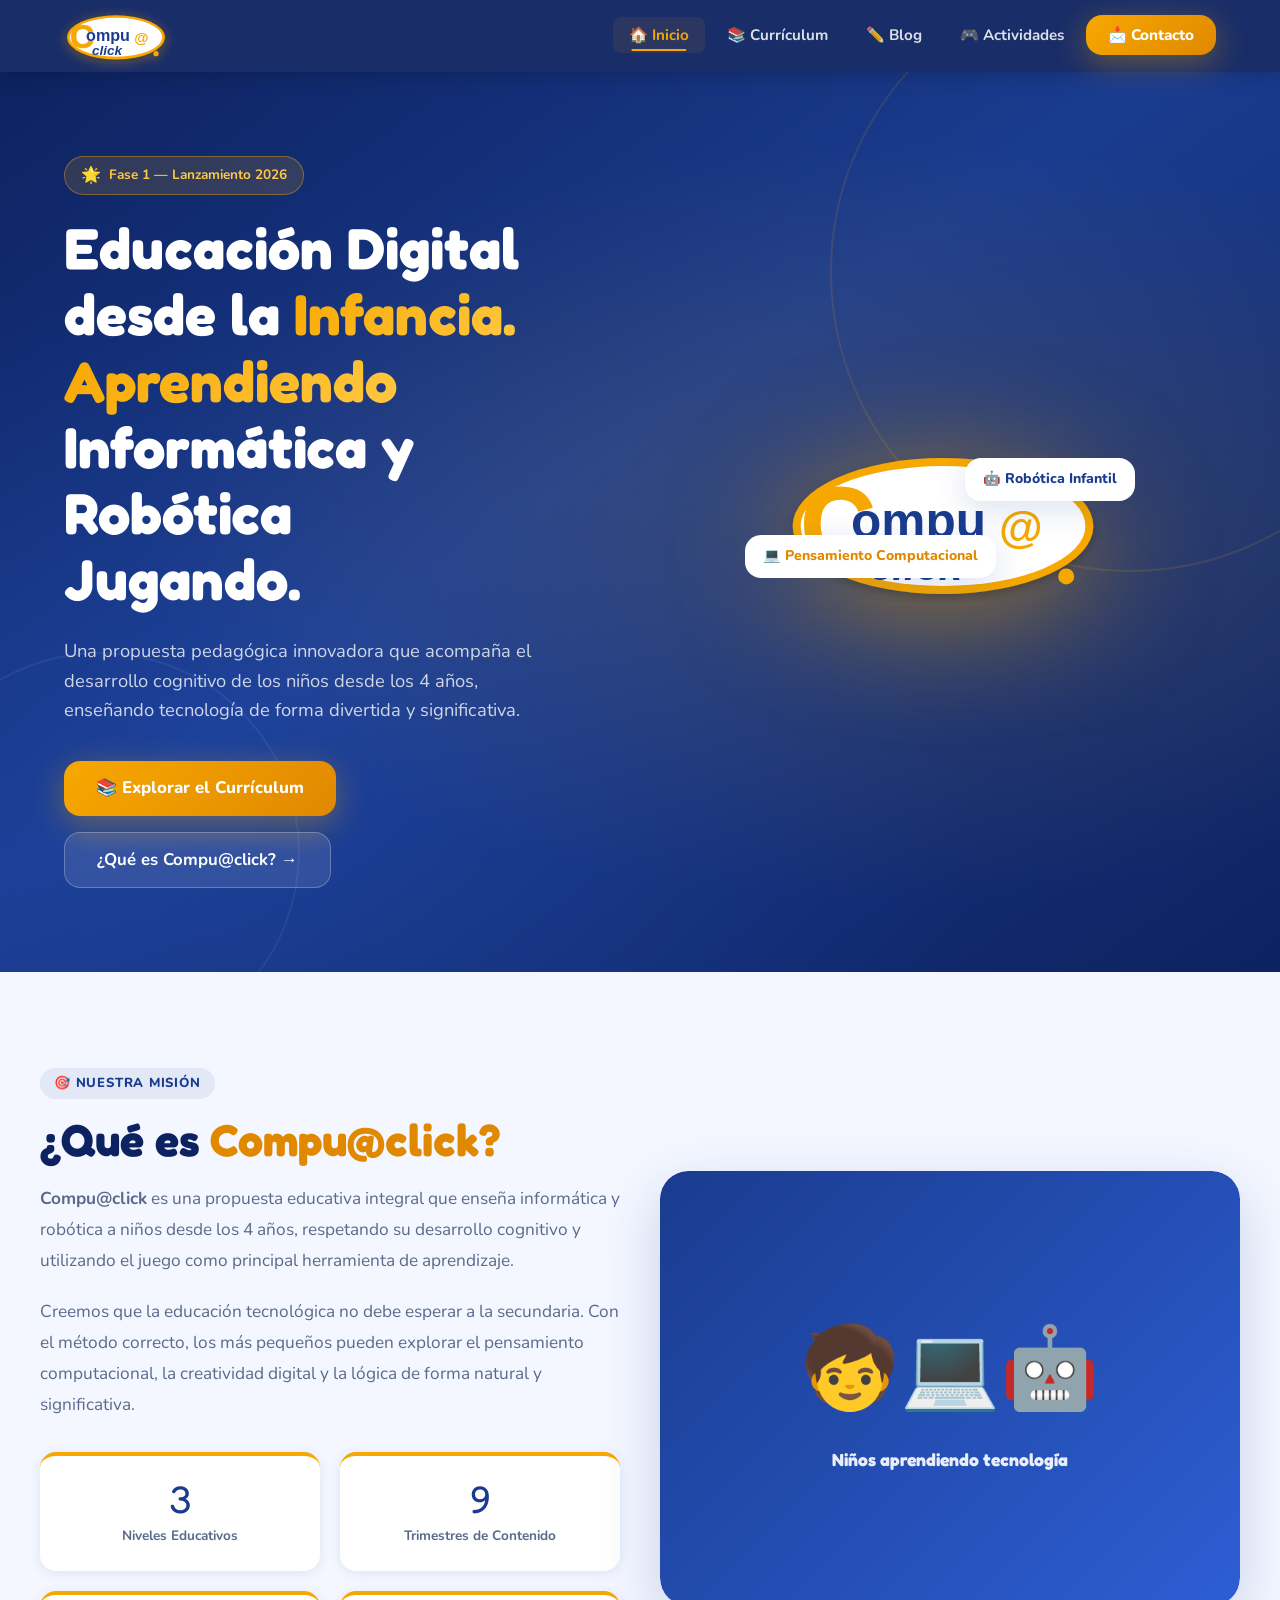
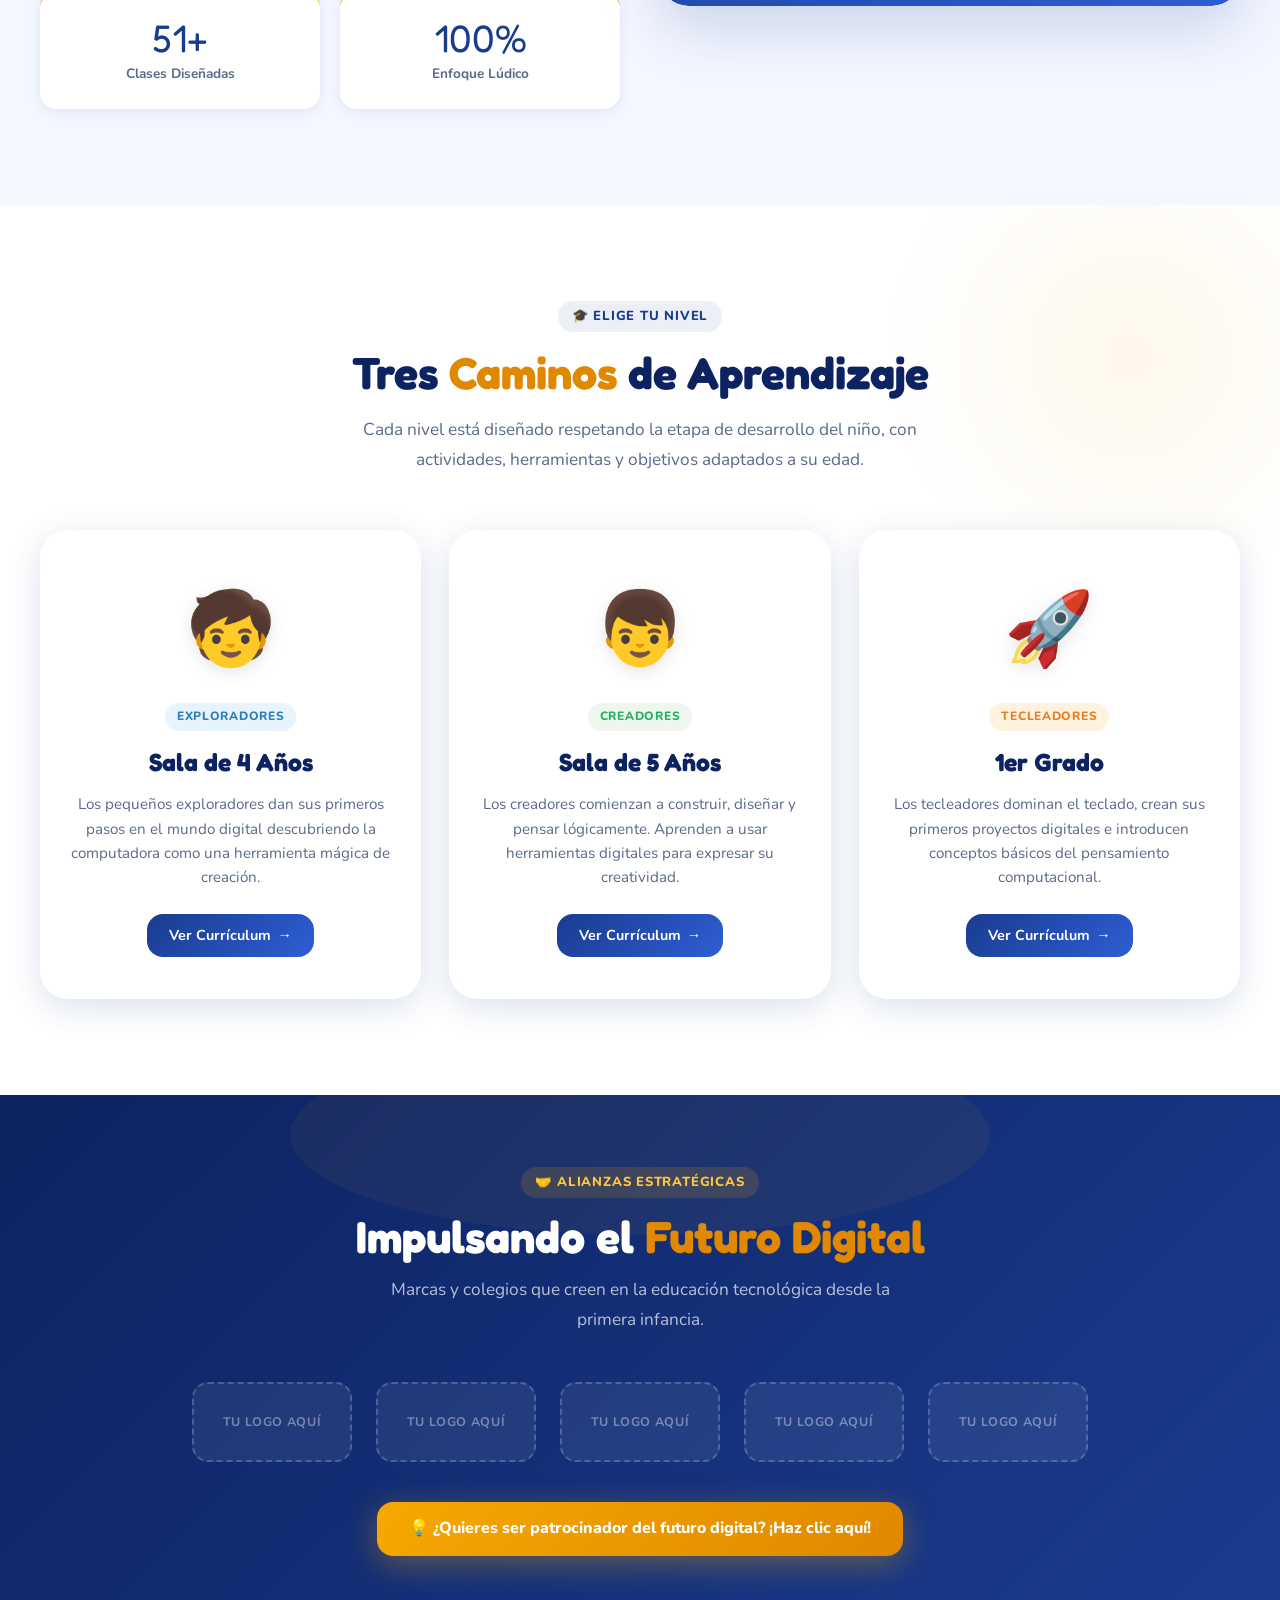
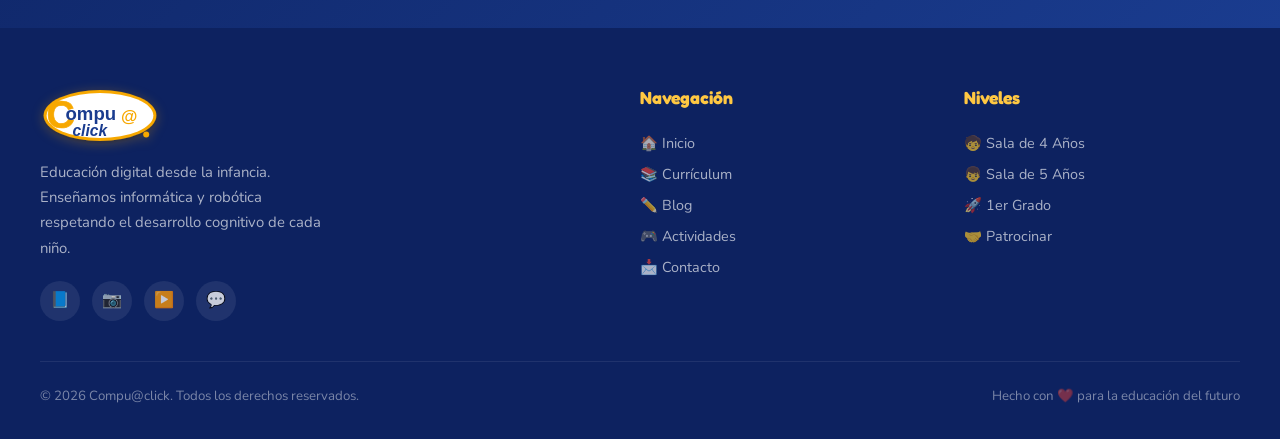
==== index.html @ 44ae7ba8 "Initial commit - Compu@click Fase 1" ====
<!DOCTYPE html>
<html lang="es">
<head>
  <meta charset="UTF-8" />
  <meta name="viewport" content="width=device-width, initial-scale=1.0" />
  <title>Compu@click — Educación Digital desde la Infancia</title>
  <meta name="description" content="Compu@click: Aprende informática y robótica jugando. Propuesta educativa para niños de 4 años, 5 años y 1° grado. Currículum pedagógico innovador." />
  <meta name="keywords" content="educación digital, informática infantil, robótica para niños, currículum tecnología, compuclick" />
  <link rel="canonical" href="https://compuclick.edu/" />
  <link rel="icon" href="assets/favicon.ico" type="image/x-icon" />

  <!-- Open Graph -->
  <meta property="og:title" content="Compu@click — Educación Digital desde la Infancia" />
  <meta property="og:description" content="Aprende informática y robótica jugando. Propuesta educativa para niños." />
  <meta property="og:image" content="assets/logo.svg" />
  <meta property="og:type" content="website" />

  <link rel="stylesheet" href="css/styles.css" />
</head>
<body>

  <!-- ===================== NAVBAR ===================== -->
  <nav class="navbar" role="navigation" aria-label="Navegación principal">
    <div class="navbar-inner">
      <a href="index.html" class="navbar-logo" aria-label="Inicio Compu@click">
        <img src="assets/logo.svg" alt="Logo Compu@click" />
      </a>

      <ul class="nav-links" id="navLinks" role="menubar">
        <li role="none"><a href="index.html" role="menuitem">🏠 Inicio</a></li>
        <li role="none"><a href="curriculum.html" role="menuitem">📚 Currículum</a></li>
        <li role="none"><a href="blog.html" role="menuitem">✏️ Blog</a></li>
        <li role="none"><a href="actividades.html" role="menuitem">🎮 Actividades</a></li>
        <li role="none"><a href="contacto.html" class="nav-cta" role="menuitem">📩 Contacto</a></li>
      </ul>

      <button class="hamburger" id="hamburger" aria-label="Abrir menú" aria-expanded="false">
        <span></span><span></span><span></span>
      </button>
    </div>
  </nav>

  <main class="page-content">

    <!-- ===================== HERO ===================== -->
    <section class="hero" id="inicio" aria-label="Sección principal">
      <div class="hero-inner">
        <div class="hero-text">
          <div class="hero-badge">
            <span>🌟</span> Fase 1 — Lanzamiento 2026
          </div>
          <h1 class="hero-title">
            Educación Digital<br/>
            desde la <span class="highlight">Infancia.</span><br/>
            <span class="highlight">Aprendiendo</span><br/>
            Informática y Robótica<br/>
            Jugando.
          </h1>
          <p class="hero-subtitle">
            Una propuesta pedagógica innovadora que acompaña el desarrollo cognitivo de los niños desde los 4 años, enseñando tecnología de forma divertida y significativa.
          </p>
          <div class="hero-buttons">
            <a href="curriculum.html" class="btn-primary" id="hero-cta-curriculum">
              📚 Explorar el Currículum
            </a>
            <a href="#que-es" class="btn-secondary" id="hero-cta-conocer">
              ¿Qué es Compu@click? →
            </a>
          </div>
        </div>

        <div class="hero-visual">
          <div class="hero-logo-wrap">
            <img src="assets/logo.svg" alt="Compu@click — Logo animado" />
            <div class="hero-float-badge" aria-hidden="true">
              🤖 Robótica Infantil
            </div>
            <div class="hero-float-badge" aria-hidden="true">
              💻 Pensamiento Computacional
            </div>
          </div>
        </div>
      </div>
    </section>

    <!-- ===================== QUE ES ===================== -->
    <section class="about-section" id="que-es" aria-label="¿Qué es Compu@click?">
      <div class="section-inner">
        <div class="about-grid">
          <div class="about-text reveal">
            <div class="section-tag">🎯 Nuestra Misión</div>
            <h2 class="section-title">
              ¿Qué es <span class="orange">Compu@click?</span>
            </h2>
            <p>
              <strong>Compu@click</strong> es una propuesta educativa integral que enseña informática y robótica a niños desde los 4 años, respetando su desarrollo cognitivo y utilizando el juego como principal herramienta de aprendizaje.
            </p>
            <p>
              Creemos que la educación tecnológica no debe esperar a la secundaria. Con el método correcto, los más pequeños pueden explorar el pensamiento computacional, la creatividad digital y la lógica de forma natural y significativa.
            </p>
            <div class="about-stats reveal reveal-delay-1">
              <div class="stat-card">
                <div class="num counter" data-count="3" data-suffix="">3</div>
                <div class="lbl">Niveles Educativos</div>
              </div>
              <div class="stat-card">
                <div class="num counter" data-count="9" data-suffix="">9</div>
                <div class="lbl">Trimestres de Contenido</div>
              </div>
              <div class="stat-card">
                <div class="num counter" data-count="60" data-suffix="+">60+</div>
                <div class="lbl">Clases Diseñadas</div>
              </div>
              <div class="stat-card">
                <div class="num counter" data-count="100" data-suffix="%">100%</div>
                <div class="lbl">Enfoque Lúdico</div>
              </div>
            </div>
          </div>

          <div class="about-image-wrap reveal reveal-delay-2">
            <div class="about-image-placeholder">
              <span>🧒💻🤖</span>
              <p>Niños aprendiendo tecnología</p>
            </div>
          </div>
        </div>
      </div>
    </section>

    <!-- ===================== NIVELES ===================== -->
    <section class="levels-section" id="niveles" aria-label="Niveles educativos">
      <div class="section-inner">
        <div class="section-header reveal">
          <div class="section-tag">🎓 Elige tu Nivel</div>
          <h2 class="section-title">
            Tres <span class="orange">Caminos</span> de Aprendizaje
          </h2>
          <p class="section-subtitle">
            Cada nivel está diseñado respetando la etapa de desarrollo del niño, con actividades, herramientas y objetivos adaptados a su edad.
          </p>
        </div>

        <div class="levels-grid">
          <a href="curriculum.html?nivel=4anos" class="level-card reveal reveal-delay-1" id="card-nivel-4anos" aria-label="Ver currículum Sala de 4 Años">
            <span class="level-emoji">🧒</span>
            <span class="level-tag exploradores">Exploradores</span>
            <h3>Sala de 4 Años</h3>
            <p>Los pequeños exploradores dan sus primeros pasos en el mundo digital descubriendo la computadora como una herramienta mágica de creación.</p>
            <span class="level-link">Ver Currículum <span>→</span></span>
          </a>

          <a href="curriculum.html?nivel=5anos" class="level-card reveal reveal-delay-2" id="card-nivel-5anos" aria-label="Ver currículum Sala de 5 Años">
            <span class="level-emoji">👦</span>
            <span class="level-tag creadores">Creadores</span>
            <h3>Sala de 5 Años</h3>
            <p>Los creadores comienzan a construir, diseñar y pensar lógicamente. Aprenden a usar herramientas digitales para expresar su creatividad.</p>
            <span class="level-link">Ver Currículum <span>→</span></span>
          </a>

          <a href="curriculum.html?nivel=1grado" class="level-card reveal reveal-delay-3" id="card-nivel-1grado" aria-label="Ver currículum 1er Grado">
            <span class="level-emoji">🚀</span>
            <span class="level-tag tecleadores">Tecleadores</span>
            <h3>1er Grado</h3>
            <p>Los tecleadores dominan el teclado, crean sus primeros proyectos digitales e introducen conceptos básicos del pensamiento computacional.</p>
            <span class="level-link">Ver Currículum <span>→</span></span>
          </a>
        </div>
      </div>
    </section>

    <!-- ===================== SPONSORS ===================== -->
    <section class="sponsors-section" id="patrocinadores" aria-label="Patrocinadores">
      <div class="section-inner">
        <div class="section-tag">🤝 Alianzas Estratégicas</div>
        <h2 class="section-title">Impulsando el <span class="orange">Futuro Digital</span></h2>
        <p class="section-subtitle">
          Marcas y colegios que creen en la educación tecnológica desde la primera infancia.
        </p>

        <div class="sponsors-grid" aria-label="Espacios para patrocinadores">
          <div class="sponsor-slot" aria-label="Espacio para patrocinador">Tu Logo Aquí</div>
          <div class="sponsor-slot" aria-label="Espacio para patrocinador">Tu Logo Aquí</div>
          <div class="sponsor-slot" aria-label="Espacio para patrocinador">Tu Logo Aquí</div>
          <div class="sponsor-slot" aria-label="Espacio para patrocinador">Tu Logo Aquí</div>
          <div class="sponsor-slot" aria-label="Espacio para patrocinador">Tu Logo Aquí</div>
        </div>

        <a href="contacto.html#patrocinio" class="sponsor-cta" id="cta-patrocinio">
          💡 ¿Quieres ser patrocinador del futuro digital? ¡Haz clic aquí!
        </a>
      </div>
    </section>

  </main>

  <!-- ===================== FOOTER ===================== -->
  <footer class="footer" role="contentinfo">
    <div class="footer-inner">
      <div class="footer-brand">
        <img src="assets/logo.svg" alt="Logo Compu@click" />
        <p>Educación digital desde la infancia. Enseñamos informática y robótica respetando el desarrollo cognitivo de cada niño.</p>
        <div class="footer-socials">
          <a href="#" class="social-btn" aria-label="Facebook">📘</a>
          <a href="#" class="social-btn" aria-label="Instagram">📷</a>
          <a href="#" class="social-btn" aria-label="YouTube">▶️</a>
          <a href="#" class="social-btn" aria-label="WhatsApp">💬</a>
        </div>
      </div>

      <div class="footer-col">
        <h4>Navegación</h4>
        <a href="index.html">🏠 Inicio</a>
        <a href="curriculum.html">📚 Currículum</a>
        <a href="blog.html">✏️ Blog</a>
        <a href="actividades.html">🎮 Actividades</a>
        <a href="contacto.html">📩 Contacto</a>
      </div>

      <div class="footer-col">
        <h4>Niveles</h4>
        <a href="curriculum.html?nivel=4anos">🧒 Sala de 4 Años</a>
        <a href="curriculum.html?nivel=5anos">👦 Sala de 5 Años</a>
        <a href="curriculum.html?nivel=1grado">🚀 1er Grado</a>
        <a href="contacto.html#patrocinio">🤝 Patrocinar</a>
      </div>
    </div>

    <div class="footer-bottom">
      <span>© 2026 Compu@click. Todos los derechos reservados.</span>
      <span>Hecho con ❤️ para la educación del futuro</span>
    </div>
  </footer>

  <script src="js/main.js"></script>
</body>
</html>
---- css/styles.css ----
/* =============================================
   COMPU@CLICK — DESIGN SYSTEM & GLOBAL STYLES
   ============================================= */

@import url('https://fonts.googleapis.com/css2?family=Nunito:wght@400;600;700;800;900&family=Fredoka+One&display=swap');

/* ---- CSS VARIABLES ---- */
:root {
  --blue:        #1A3C8F;
  --blue-dark:   #0D2260;
  --blue-light:  #2D5ED4;
  --orange:      #F7A800;
  --orange-dark: #E08800;
  --orange-light:#FFC842;
  --white:       #FFFFFF;
  --gray-light:  #F4F7FF;
  --gray-mid:    #E8ECFA;
  --gray-text:   #5A6A8A;
  --text-dark:   #0D2260;

  --font-body:   'Nunito', sans-serif;
  --font-display:'Fredoka One', cursive;

  --radius-sm:   8px;
  --radius-md:   16px;
  --radius-lg:   28px;
  --radius-xl:   48px;

  --shadow-sm:   0 2px 12px rgba(26,60,143,0.10);
  --shadow-md:   0 8px 32px rgba(26,60,143,0.16);
  --shadow-lg:   0 20px 60px rgba(26,60,143,0.20);
  --shadow-orange: 0 8px 32px rgba(247,168,0,0.35);
}

/* ---- RESET & BASE ---- */
*, *::before, *::after { box-sizing: border-box; margin: 0; padding: 0; }

html { scroll-behavior: smooth; font-size: 16px; }

body {
  font-family: var(--font-body);
  color: var(--text-dark);
  background: var(--white);
  overflow-x: hidden;
  line-height: 1.6;
}

a { text-decoration: none; color: inherit; }
ul { list-style: none; }
img { max-width: 100%; display: block; }
button { cursor: pointer; border: none; font-family: var(--font-body); }

/* =============================================
   NAVBAR
   ============================================= */
.navbar {
  position: fixed;
  top: 0; left: 0; right: 0;
  z-index: 1000;
  background: rgba(13, 34, 96, 0.95);
  backdrop-filter: blur(12px);
  -webkit-backdrop-filter: blur(12px);
  box-shadow: 0 2px 20px rgba(0,0,0,0.2);
  transition: all 0.3s ease;
}

.navbar-inner {
  max-width: 1200px;
  margin: 0 auto;
  padding: 0 24px;
  height: 72px;
  display: flex;
  align-items: center;
  justify-content: space-between;
  gap: 24px;
}

.navbar-logo {
  display: flex;
  align-items: center;
  gap: 12px;
}

.navbar-logo img {
  height: 52px;
  width: auto;
  filter: drop-shadow(0 2px 6px rgba(247,168,0,0.4));
  transition: transform 0.3s ease;
}
.navbar-logo img:hover { transform: scale(1.05) rotate(-2deg); }

.nav-links {
  display: flex;
  align-items: center;
  gap: 6px;
}

.nav-links a {
  color: rgba(255,255,255,0.85);
  font-weight: 700;
  font-size: 0.95rem;
  padding: 8px 16px;
  border-radius: var(--radius-sm);
  transition: all 0.25s ease;
  position: relative;
}

.nav-links a::after {
  content: '';
  position: absolute;
  bottom: 2px; left: 50%;
  transform: translateX(-50%) scaleX(0);
  width: 60%; height: 2px;
  background: var(--orange);
  border-radius: 2px;
  transition: transform 0.25s ease;
}

.nav-links a:hover,
.nav-links a.active {
  color: var(--orange);
  background: rgba(247,168,0,0.08);
}

.nav-links a:hover::after,
.nav-links a.active::after {
  transform: translateX(-50%) scaleX(1);
}

.nav-cta {
  background: linear-gradient(135deg, var(--orange), var(--orange-dark)) !important;
  color: var(--white) !important;
  border-radius: var(--radius-md) !important;
  box-shadow: var(--shadow-orange);
  padding: 10px 22px !important;
  font-weight: 800 !important;
  transition: all 0.25s ease !important;
}
.nav-cta:hover {
  transform: translateY(-2px) scale(1.04);
  box-shadow: 0 12px 36px rgba(247,168,0,0.5) !important;
}
.nav-cta::after { display: none !important; }

/* Hamburger */
.hamburger {
  display: none;
  flex-direction: column;
  gap: 5px;
  padding: 6px;
  cursor: pointer;
  background: none;
  border: none;
}
.hamburger span {
  display: block;
  width: 26px; height: 3px;
  background: var(--orange);
  border-radius: 2px;
  transition: all 0.3s ease;
}
.hamburger.open span:nth-child(1) { transform: translateY(8px) rotate(45deg); }
.hamburger.open span:nth-child(2) { opacity: 0; }
.hamburger.open span:nth-child(3) { transform: translateY(-8px) rotate(-45deg); }

/* =============================================
   PAGE WRAPPER
   ============================================= */
.page-content { padding-top: 72px; }

/* =============================================
   HERO — HOME
   ============================================= */
.hero {
  min-height: 100vh;
  background:
    radial-gradient(ellipse at 70% 50%, rgba(247,168,0,0.15) 0%, transparent 60%),
    radial-gradient(ellipse at 20% 80%, rgba(45,94,212,0.20) 0%, transparent 50%),
    linear-gradient(145deg, #0D2260 0%, #1A3C8F 45%, #0D2260 100%);
  display: flex;
  align-items: center;
  justify-content: center;
  position: relative;
  overflow: hidden;
}

/* Decorative circles */
.hero::before {
  content: '';
  position: absolute;
  width: 600px; height: 600px;
  border: 2px solid rgba(247,168,0,0.12);
  border-radius: 50%;
  top: -100px; right: -150px;
  animation: rotateSlow 30s linear infinite;
}
.hero::after {
  content: '';
  position: absolute;
  width: 400px; height: 400px;
  border: 2px solid rgba(255,255,255,0.06);
  border-radius: 50%;
  bottom: -80px; left: -100px;
  animation: rotateSlow 20s linear infinite reverse;
}

@keyframes rotateSlow { to { transform: rotate(360deg); } }

.hero-inner {
  max-width: 1200px;
  margin: 0 auto;
  padding: 60px 24px;
  display: grid;
  grid-template-columns: 1fr 1fr;
  gap: 60px;
  align-items: center;
  position: relative;
  z-index: 1;
}

.hero-badge {
  display: inline-flex;
  align-items: center;
  gap: 8px;
  background: rgba(247,168,0,0.15);
  border: 1px solid rgba(247,168,0,0.4);
  color: var(--orange-light);
  font-size: 0.85rem;
  font-weight: 700;
  padding: 6px 16px;
  border-radius: 100px;
  margin-bottom: 20px;
  animation: fadeInUp 0.6s ease both;
}
.hero-badge span { font-size: 1rem; }

.hero-title {
  font-family: var(--font-display);
  font-size: clamp(2.2rem, 4.5vw, 3.6rem);
  color: var(--white);
  line-height: 1.15;
  margin-bottom: 24px;
  animation: fadeInUp 0.7s 0.1s ease both;
}

.hero-title .highlight {
  background: linear-gradient(135deg, var(--orange), var(--orange-light));
  -webkit-background-clip: text;
  -webkit-text-fill-color: transparent;
  background-clip: text;
}

.hero-subtitle {
  font-size: 1.15rem;
  color: rgba(255,255,255,0.78);
  margin-bottom: 36px;
  max-width: 500px;
  animation: fadeInUp 0.7s 0.2s ease both;
}

.hero-buttons {
  display: flex;
  gap: 16px;
  flex-wrap: wrap;
  animation: fadeInUp 0.7s 0.3s ease both;
}

.btn-primary {
  background: linear-gradient(135deg, var(--orange), var(--orange-dark));
  color: var(--white);
  font-size: 1.05rem;
  font-weight: 800;
  padding: 14px 32px;
  border-radius: var(--radius-md);
  box-shadow: var(--shadow-orange);
  transition: all 0.3s ease;
  display: inline-flex;
  align-items: center;
  gap: 8px;
}
.btn-primary:hover {
  transform: translateY(-3px) scale(1.04);
  box-shadow: 0 16px 48px rgba(247,168,0,0.5);
}

.btn-secondary {
  background: rgba(255,255,255,0.1);
  color: var(--white);
  font-size: 1.05rem;
  font-weight: 700;
  padding: 14px 32px;
  border-radius: var(--radius-md);
  border: 1.5px solid rgba(255,255,255,0.25);
  backdrop-filter: blur(4px);
  transition: all 0.3s ease;
  display: inline-flex;
  align-items: center;
  gap: 8px;
}
.btn-secondary:hover {
  background: rgba(255,255,255,0.18);
  transform: translateY(-2px);
}

/* Hero Visual */
.hero-visual {
  display: flex;
  justify-content: center;
  align-items: center;
  animation: fadeInUp 0.8s 0.2s ease both;
  position: relative;
}

.hero-logo-wrap {
  position: relative;
  display: flex;
  justify-content: center;
  align-items: center;
}

.hero-logo-wrap img {
  width: 320px;
  filter: drop-shadow(0 20px 60px rgba(247,168,0,0.5));
  animation: floatAnim 4s ease-in-out infinite;
  border-radius: var(--radius-lg);
}

@keyframes floatAnim {
  0%, 100% { transform: translateY(0px) rotate(-1deg); }
  50%       { transform: translateY(-16px) rotate(1deg); }
}

.hero-float-badge {
  position: absolute;
  background: var(--white);
  border-radius: var(--radius-md);
  padding: 10px 18px;
  box-shadow: var(--shadow-md);
  font-weight: 800;
  font-size: 0.88rem;
  display: flex;
  align-items: center;
  gap: 8px;
  animation: floatAnim 3s ease-in-out infinite;
}
.hero-float-badge:nth-child(2) { top: 10%; right: -10%; color: var(--blue); }
.hero-float-badge:nth-child(3) { bottom: 15%; left: -12%; color: var(--orange-dark); animation-delay: 1.5s; }

/* =============================================
   ABOUT SECTION
   ============================================= */
.about-section {
  padding: 96px 24px;
  background: var(--gray-light);
}

.section-inner {
  max-width: 1200px;
  margin: 0 auto;
}

.section-tag {
  display: inline-flex;
  align-items: center;
  gap: 8px;
  background: rgba(26,60,143,0.08);
  color: var(--blue);
  font-size: 0.82rem;
  font-weight: 800;
  padding: 5px 14px;
  border-radius: 100px;
  letter-spacing: 0.06em;
  text-transform: uppercase;
  margin-bottom: 14px;
}

.section-title {
  font-family: var(--font-display);
  font-size: clamp(1.8rem, 3.5vw, 2.8rem);
  color: var(--blue-dark);
  line-height: 1.2;
  margin-bottom: 16px;
}

.section-title .orange { color: var(--orange-dark); }

.section-subtitle {
  font-size: 1.08rem;
  color: var(--gray-text);
  max-width: 560px;
  margin-bottom: 48px;
  line-height: 1.7;
}

.about-grid {
  display: grid;
  grid-template-columns: 1fr 1fr;
  gap: 40px;
  align-items: center;
}

.about-text p {
  font-size: 1.08rem;
  color: var(--gray-text);
  line-height: 1.8;
  margin-bottom: 20px;
}

.about-stats {
  display: grid;
  grid-template-columns: 1fr 1fr;
  gap: 20px;
  margin-top: 32px;
}

.stat-card {
  background: var(--white);
  border-radius: var(--radius-md);
  padding: 24px 20px;
  text-align: center;
  box-shadow: var(--shadow-sm);
  border-top: 4px solid var(--orange);
  transition: transform 0.3s ease;
}
.stat-card:hover { transform: translateY(-4px); }
.stat-card .num {
  font-family: var(--font-display);
  font-size: 2.4rem;
  color: var(--blue);
  line-height: 1;
}
.stat-card .lbl {
  font-size: 0.85rem;
  color: var(--gray-text);
  font-weight: 700;
  margin-top: 6px;
}

.about-image-wrap {
  position: relative;
  border-radius: var(--radius-lg);
  overflow: hidden;
  box-shadow: var(--shadow-lg);
}

.about-image-placeholder {
  width: 100%;
  aspect-ratio: 4/3;
  background: linear-gradient(135deg, var(--blue), var(--blue-light));
  display: flex;
  flex-direction: column;
  align-items: center;
  justify-content: center;
  gap: 16px;
  color: var(--white);
  font-family: var(--font-display);
  font-size: 5rem;
  border-radius: var(--radius-lg);
}
.about-image-placeholder p {
  font-size: 1.1rem;
  font-weight: 700;
  opacity: 0.9;
}

/* =============================================
   LEVELS — QUICK ACCESS CARDS
   ============================================= */
.levels-section {
  padding: 96px 24px;
  background: var(--white);
  position: relative;
  overflow: hidden;
}

.levels-section::before {
  content: '';
  position: absolute;
  width: 500px; height: 500px;
  background: radial-gradient(circle, rgba(247,168,0,0.08) 0%, transparent 70%);
  top: -100px; right: -100px;
  border-radius: 50%;
  pointer-events: none;
}

.section-header { text-align: center; margin-bottom: 56px; }
.section-header .section-subtitle { margin: 0 auto; }

.levels-grid {
  display: grid;
  grid-template-columns: repeat(3, 1fr);
  gap: 28px;
}

.level-card {
  background: var(--white);
  border-radius: var(--radius-lg);
  padding: 40px 28px;
  text-align: center;
  box-shadow: var(--shadow-md);
  border: 2px solid transparent;
  transition: all 0.35s cubic-bezier(0.34, 1.56, 0.64, 1);
  cursor: pointer;
  position: relative;
  overflow: hidden;
  text-decoration: none;
  display: block;
}

.level-card::before {
  content: '';
  position: absolute;
  top: 0; left: 0; right: 0; bottom: 0;
  background: linear-gradient(145deg, rgba(26,60,143,0.04), rgba(247,168,0,0.06));
  opacity: 0;
  transition: opacity 0.3s ease;
}

.level-card:hover {
  transform: translateY(-10px) scale(1.02);
  border-color: var(--orange);
  box-shadow: var(--shadow-lg), 0 0 0 1px var(--orange-light);
}
.level-card:hover::before { opacity: 1; }

.level-emoji {
  font-size: 4.5rem;
  margin-bottom: 16px;
  display: block;
  filter: drop-shadow(0 4px 8px rgba(0,0,0,0.1));
  transition: transform 0.3s ease;
}
.level-card:hover .level-emoji { transform: scale(1.15) rotate(-5deg); }

.level-tag {
  display: inline-block;
  font-size: 0.75rem;
  font-weight: 800;
  padding: 4px 12px;
  border-radius: 100px;
  margin-bottom: 12px;
  text-transform: uppercase;
  letter-spacing: 0.06em;
}
.level-tag.exploradores { background: #E8F4FD; color: #2980b9; }
.level-tag.creadores    { background: #EDF7ED; color: #27ae60; }
.level-tag.tecleadores  { background: #FFF3E0; color: #E67E22; }

.level-card h3 {
  font-family: var(--font-display);
  font-size: 1.55rem;
  color: var(--blue-dark);
  margin-bottom: 10px;
}

.level-card p {
  font-size: 0.95rem;
  color: var(--gray-text);
  line-height: 1.6;
  margin-bottom: 24px;
}

.level-link {
  display: inline-flex;
  align-items: center;
  gap: 6px;
  background: linear-gradient(135deg, var(--blue), var(--blue-light));
  color: var(--white);
  font-weight: 700;
  font-size: 0.9rem;
  padding: 10px 22px;
  border-radius: var(--radius-md);
  transition: all 0.3s ease;
}
.level-card:hover .level-link {
  background: linear-gradient(135deg, var(--orange), var(--orange-dark));
  transform: scale(1.05);
}

/* =============================================
   SPONSORS SECTION
   ============================================= */
.sponsors-section {
  padding: 72px 24px;
  background: linear-gradient(135deg, var(--blue-dark) 0%, var(--blue) 100%);
  text-align: center;
  position: relative;
  overflow: hidden;
}

.sponsors-section::before {
  content: '';
  position: absolute;
  width: 700px; height: 200px;
  background: rgba(247,168,0,0.05);
  border-radius: 50%;
  top: -60px; left: 50%;
  transform: translateX(-50%);
  pointer-events: none;
}

.sponsors-section .section-tag {
  background: rgba(247,168,0,0.15);
  color: var(--orange-light);
  margin-bottom: 12px;
}

.sponsors-section .section-title { color: var(--white); margin-bottom: 12px; }
.sponsors-section .section-subtitle { color: rgba(255,255,255,0.7); margin: 0 auto 48px; }

.sponsors-grid {
  display: flex;
  justify-content: center;
  align-items: center;
  gap: 24px;
  flex-wrap: wrap;
  margin-bottom: 40px;
}

.sponsor-slot {
  width: 160px; height: 80px;
  background: rgba(255,255,255,0.07);
  border: 2px dashed rgba(255,255,255,0.2);
  border-radius: var(--radius-md);
  display: flex;
  align-items: center;
  justify-content: center;
  font-size: 0.78rem;
  color: rgba(255,255,255,0.4);
  font-weight: 700;
  text-transform: uppercase;
  letter-spacing: 0.05em;
  transition: all 0.3s ease;
}
.sponsor-slot:hover {
  background: rgba(255,255,255,0.12);
  border-color: rgba(247,168,0,0.4);
  color: var(--orange-light);
}

.sponsor-cta {
  display: inline-flex;
  align-items: center;
  gap: 10px;
  background: linear-gradient(135deg, var(--orange), var(--orange-dark));
  color: var(--white);
  font-weight: 800;
  font-size: 1rem;
  padding: 14px 32px;
  border-radius: var(--radius-md);
  box-shadow: var(--shadow-orange);
  transition: all 0.3s ease;
  text-decoration: none;
}
.sponsor-cta:hover {
  transform: translateY(-3px);
  box-shadow: 0 16px 48px rgba(247,168,0,0.5);
}

/* =============================================
   FOOTER
   ============================================= */
.footer {
  background: var(--blue-dark);
  color: rgba(255,255,255,0.8);
  padding: 56px 24px 32px;
}

.footer-inner {
  max-width: 1200px;
  margin: 0 auto;
  display: grid;
  grid-template-columns: 2fr 1fr 1fr;
  gap: 48px;
  margin-bottom: 40px;
}

.footer-brand img {
  height: 60px;
  margin-bottom: 16px;
  filter: drop-shadow(0 2px 6px rgba(247,168,0,0.3));
}

.footer-brand p {
  font-size: 0.93rem;
  line-height: 1.7;
  color: rgba(255,255,255,0.65);
  max-width: 300px;
  margin-bottom: 20px;
}

.footer-socials {
  display: flex;
  gap: 12px;
}

.social-btn {
  width: 40px; height: 40px;
  background: rgba(255,255,255,0.08);
  border-radius: 50%;
  display: flex;
  align-items: center;
  justify-content: center;
  font-size: 1rem;
  color: rgba(255,255,255,0.75);
  transition: all 0.3s ease;
  text-decoration: none;
}
.social-btn:hover {
  background: var(--orange);
  color: var(--white);
  transform: translateY(-3px);
}

.footer-col h4 {
  font-family: var(--font-display);
  font-size: 1.1rem;
  color: var(--orange-light);
  margin-bottom: 16px;
}

.footer-col a {
  display: block;
  color: rgba(255,255,255,0.65);
  font-size: 0.9rem;
  padding: 4px 0;
  transition: color 0.25s ease;
}
.footer-col a:hover { color: var(--orange-light); padding-left: 6px; }

.footer-bottom {
  max-width: 1200px;
  margin: 0 auto;
  padding-top: 24px;
  border-top: 1px solid rgba(255,255,255,0.08);
  display: flex;
  align-items: center;
  justify-content: space-between;
  flex-wrap: wrap;
  gap: 12px;
  font-size: 0.83rem;
  color: rgba(255,255,255,0.45);
}

/* =============================================
   PAGE HERO (subpages)
   ============================================= */
.page-hero {
  background: linear-gradient(145deg, var(--blue-dark) 0%, var(--blue) 100%);
  padding: 80px 24px 60px;
  text-align: center;
  position: relative;
  overflow: hidden;
}
.page-hero::before {
  content: '';
  position: absolute;
  width: 500px; height: 500px;
  border: 2px solid rgba(247,168,0,0.1);
  border-radius: 50%;
  top: -200px; right: -100px;
}
.page-hero .section-tag { background: rgba(247,168,0,0.15); color: var(--orange-light); }
.page-hero .section-title { color: var(--white); max-width: 700px; margin: 0 auto 16px; }
.page-hero .section-subtitle { color: rgba(255,255,255,0.72); margin: 0 auto; max-width: 560px; }

/* =============================================
   CURRICULUM PAGE
   ============================================= */
.curriculum-section { padding: 80px 24px; background: var(--gray-light); }

.tabs-wrapper {
  display: flex;
  gap: 12px;
  justify-content: center;
  flex-wrap: wrap;
  margin-bottom: 48px;
}

.tab-btn {
  display: flex;
  align-items: center;
  gap: 10px;
  padding: 14px 28px;
  border-radius: var(--radius-md);
  font-weight: 800;
  font-size: 1rem;
  border: 2.5px solid transparent;
  background: var(--white);
  color: var(--gray-text);
  box-shadow: var(--shadow-sm);
  transition: all 0.3s ease;
}
.tab-btn:hover {
  border-color: var(--orange);
  color: var(--orange-dark);
  transform: translateY(-2px);
}
.tab-btn.active {
  background: linear-gradient(135deg, var(--blue), var(--blue-light));
  color: var(--white);
  border-color: transparent;
  box-shadow: var(--shadow-md);
  transform: translateY(-2px);
}

.tab-panel { display: none; animation: fadeInUp 0.4s ease; }
.tab-panel.active { display: block; }

.curriculum-layout {
  display: grid;
  grid-template-columns: 1fr 2fr;
  gap: 32px;
}

.curriculum-sidebar {
  background: linear-gradient(145deg, var(--blue-dark), var(--blue));
  border-radius: var(--radius-lg);
  padding: 32px;
  color: var(--white);
  height: fit-content;
  position: sticky;
  top: 90px;
}

.curriculum-sidebar .level-icon { font-size: 4rem; margin-bottom: 16px; }
.curriculum-sidebar h3 {
  font-family: var(--font-display);
  font-size: 1.7rem;
  margin-bottom: 8px;
}
.curriculum-sidebar .age-tag {
  display: inline-block;
  background: rgba(247,168,0,0.2);
  color: var(--orange-light);
  font-size: 0.82rem;
  font-weight: 800;
  padding: 4px 12px;
  border-radius: 100px;
  margin-bottom: 16px;
  text-transform: uppercase;
}
.curriculum-sidebar p {
  font-size: 0.93rem;
  color: rgba(255,255,255,0.75);
  line-height: 1.7;
  margin-bottom: 24px;
}

.competences h4 {
  font-size: 0.82rem;
  text-transform: uppercase;
  letter-spacing: 0.07em;
  color: var(--orange-light);
  margin-bottom: 12px;
  font-weight: 800;
}

.competences ul li {
  display: flex;
  align-items: flex-start;
  gap: 8px;
  font-size: 0.88rem;
  color: rgba(255,255,255,0.8);
  margin-bottom: 10px;
}
.competences ul li::before {
  content: '✓';
  color: var(--orange);
  font-weight: 900;
  flex-shrink: 0;
  margin-top: 1px;
}

.download-btn {
  display: flex;
  align-items: center;
  justify-content: center;
  gap: 10px;
  width: 100%;
  background: linear-gradient(135deg, var(--orange), var(--orange-dark));
  color: var(--white);
  font-weight: 800;
  font-size: 0.95rem;
  padding: 14px 20px;
  border-radius: var(--radius-md);
  margin-top: 28px;
  transition: all 0.3s ease;
  border: none;
  box-shadow: var(--shadow-orange);
}
.download-btn:hover {
  transform: translateY(-3px);
  box-shadow: 0 12px 36px rgba(247,168,0,0.5);
}

.trimestres-grid { display: flex; flex-direction: column; gap: 28px; }

.trimestre-card {
  background: var(--white);
  border-radius: var(--radius-md);
  box-shadow: var(--shadow-sm);
  overflow: hidden;
  transition: box-shadow 0.3s ease;
}
.trimestre-card:hover { box-shadow: var(--shadow-md); }

.trimestre-header {
  background: linear-gradient(135deg, var(--blue), var(--blue-light));
  padding: 18px 24px;
  display: flex;
  align-items: center;
  gap: 16px;
}
.trimestre-header.orange { background: linear-gradient(135deg, var(--orange-dark), var(--orange)); }
.trimestre-header.green  { background: linear-gradient(135deg, #27ae60, #2ecc71); }

.trimestre-num {
  background: rgba(255,255,255,0.2);
  color: var(--white);
  width: 40px; height: 40px;
  border-radius: 50%;
  display: flex;
  align-items: center;
  justify-content: center;
  font-family: var(--font-display);
  font-size: 1.2rem;
  flex-shrink: 0;
}
.trimestre-header h4 {
  color: var(--white);
  font-family: var(--font-display);
  font-size: 1.25rem;
}
.trimestre-header p { color: rgba(255,255,255,0.75); font-size: 0.85rem; }

.trimestre-body { padding: 24px; }

.clase-item {
  display: flex;
  align-items: flex-start;
  gap: 14px;
  padding: 12px 0;
  border-bottom: 1px solid var(--gray-mid);
}
.clase-item:last-child { border-bottom: none; }

.clase-num {
  background: var(--gray-light);
  color: var(--blue);
  width: 32px; height: 32px;
  border-radius: 50%;
  display: flex;
  align-items: center;
  justify-content: center;
  font-size: 0.78rem;
  font-weight: 800;
  flex-shrink: 0;
}

.clase-info h5 {
  font-size: 0.97rem;
  font-weight: 800;
  color: var(--text-dark);
  margin-bottom: 3px;
}
.clase-info p { font-size: 0.84rem; color: var(--gray-text); }

/* =============================================
   BLOG PAGE
   ============================================= */
.blog-section { padding: 80px 24px; background: var(--gray-light); }

.blog-filters {
  display: flex;
  gap: 10px;
  flex-wrap: wrap;
  margin-bottom: 40px;
  justify-content: center;
}

.filter-btn {
  padding: 9px 22px;
  border-radius: 100px;
  font-weight: 700;
  font-size: 0.9rem;
  border: 2px solid var(--gray-mid);
  background: var(--white);
  color: var(--gray-text);
  cursor: pointer;
  transition: all 0.25s ease;
}
.filter-btn:hover, .filter-btn.active {
  background: var(--blue);
  color: var(--white);
  border-color: var(--blue);
}

.blog-grid {
  display: grid;
  grid-template-columns: repeat(auto-fill, minmax(320px, 1fr));
  gap: 28px;
}

.blog-card {
  background: var(--white);
  border-radius: var(--radius-md);
  overflow: hidden;
  box-shadow: var(--shadow-sm);
  transition: all 0.3s ease;
  cursor: pointer;
  text-decoration: none;
  display: block;
}
.blog-card:hover {
  transform: translateY(-6px);
  box-shadow: var(--shadow-md);
}

.blog-card-img {
  height: 200px;
  display: flex;
  align-items: center;
  justify-content: center;
  font-size: 5rem;
  position: relative;
  overflow: hidden;
}
.blog-card-img.cat-1 { background: linear-gradient(135deg, #4facfe 0%, #00f2fe 100%); }
.blog-card-img.cat-2 { background: linear-gradient(135deg, #43e97b 0%, #38f9d7 100%); }
.blog-card-img.cat-3 { background: linear-gradient(135deg, #f093fb 0%, #f5576c 100%); }
.blog-card-img.cat-4 { background: linear-gradient(135deg, #fa709a 0%, #fee140 100%); }

.blog-cat-badge {
  position: absolute;
  top: 14px; left: 14px;
  background: rgba(0,0,0,0.4);
  backdrop-filter: blur(4px);
  color: var(--white);
  font-size: 0.75rem;
  font-weight: 800;
  padding: 4px 12px;
  border-radius: 100px;
  text-transform: uppercase;
  letter-spacing: 0.05em;
}

.blog-card-body { padding: 24px; }
.blog-card-body .meta {
  display: flex;
  align-items: center;
  gap: 12px;
  font-size: 0.8rem;
  color: var(--gray-text);
  margin-bottom: 10px;
}
.blog-card-body h3 {
  font-family: var(--font-display);
  font-size: 1.25rem;
  color: var(--text-dark);
  margin-bottom: 10px;
  line-height: 1.3;
}
.blog-card-body p {
  font-size: 0.9rem;
  color: var(--gray-text);
  line-height: 1.6;
  margin-bottom: 16px;
}
.read-more {
  display: inline-flex;
  align-items: center;
  gap: 6px;
  color: var(--blue);
  font-weight: 700;
  font-size: 0.88rem;
  transition: gap 0.2s ease;
}
.blog-card:hover .read-more { gap: 10px; }

/* Newsletter */
.newsletter-section {
  padding: 72px 24px;
  background: linear-gradient(135deg, var(--blue-dark), var(--blue));
  text-align: center;
}
.newsletter-section .section-title { color: var(--white); margin-bottom: 12px; }
.newsletter-section .section-subtitle { color: rgba(255,255,255,0.72); margin: 0 auto 36px; }

.newsletter-form {
  display: flex;
  gap: 12px;
  justify-content: center;
  flex-wrap: wrap;
  max-width: 500px;
  margin: 0 auto;
}
.newsletter-form input {
  flex: 1;
  min-width: 240px;
  padding: 14px 20px;
  border-radius: var(--radius-md);
  border: 2px solid rgba(255,255,255,0.2);
  background: rgba(255,255,255,0.1);
  backdrop-filter: blur(4px);
  color: var(--white);
  font-family: var(--font-body);
  font-size: 0.97rem;
  outline: none;
  transition: border-color 0.25s ease;
}
.newsletter-form input::placeholder { color: rgba(255,255,255,0.5); }
.newsletter-form input:focus { border-color: var(--orange); }

/* =============================================
   ACTIVITIES PAGE (Coming Soon)
   ============================================= */
.activities-section {
  padding: 80px 24px;
  min-height: 70vh;
  display: flex;
  align-items: center;
  justify-content: center;
  background: var(--gray-light);
}

.coming-soon-card {
  background: var(--white);
  border-radius: var(--radius-xl);
  padding: 64px 48px;
  text-align: center;
  box-shadow: var(--shadow-lg);
  max-width: 700px;
  width: 100%;
  position: relative;
  overflow: hidden;
}
.coming-soon-card::before {
  content: '';
  position: absolute;
  top: 0; left: 0; right: 0; height: 6px;
  background: linear-gradient(90deg, var(--blue), var(--orange), var(--blue));
  background-size: 200% 100%;
  animation: shimmer 3s linear infinite;
}
@keyframes shimmer { to { background-position: 200% 0; } }

.coming-soon-emoji { font-size: 7rem; margin-bottom: 24px; animation: floatAnim 3s ease-in-out infinite; }

.coming-soon-card h2 {
  font-family: var(--font-display);
  font-size: 2.2rem;
  color: var(--blue-dark);
  margin-bottom: 16px;
}
.coming-soon-card p {
  font-size: 1.05rem;
  color: var(--gray-text);
  line-height: 1.7;
  margin-bottom: 36px;
}

.progress-bars { text-align: left; margin-bottom: 36px; }
.progress-item { margin-bottom: 16px; }
.progress-label {
  display: flex;
  justify-content: space-between;
  font-size: 0.88rem;
  font-weight: 700;
  color: var(--text-dark);
  margin-bottom: 6px;
}
.progress-bar-wrap {
  background: var(--gray-light);
  border-radius: 100px;
  height: 10px;
  overflow: hidden;
}
.progress-bar-fill {
  height: 100%;
  border-radius: 100px;
  background: linear-gradient(90deg, var(--blue), var(--orange));
  animation: growWidth 1.5s ease both;
}
@keyframes growWidth { from { width: 0 !important; } }

.activities-teaser {
  display: grid;
  grid-template-columns: repeat(3, 1fr);
  gap: 16px;
  margin-bottom: 40px;
}

.teaser-card {
  background: var(--gray-light);
  border-radius: var(--radius-md);
  padding: 20px 12px;
  text-align: center;
  border: 2px dashed var(--gray-mid);
  transition: all 0.3s ease;
}
.teaser-card:hover {
  border-color: var(--orange);
  background: rgba(247,168,0,0.05);
  transform: translateY(-3px);
}
.teaser-card .t-icon { font-size: 2.4rem; margin-bottom: 8px; }
.teaser-card h5 { font-size: 0.85rem; font-weight: 800; color: var(--blue-dark); }
.teaser-card p  { font-size: 0.77rem; color: var(--gray-text); margin-top: 4px; }

/* =============================================
   CONTACT / ABOUT PAGE
   ============================================= */
.contact-section { padding: 80px 24px; background: var(--gray-light); }

.contact-layout {
  display: grid;
  grid-template-columns: 1fr 1.2fr;
  gap: 48px;
  align-items: start;
}

.profile-card {
  background: var(--white);
  border-radius: var(--radius-lg);
  overflow: hidden;
  box-shadow: var(--shadow-md);
}

.profile-card-header {
  background: linear-gradient(145deg, var(--blue-dark), var(--blue));
  padding: 40px 32px;
  text-align: center;
}

.profile-avatar {
  width: 120px; height: 120px;
  border-radius: 50%;
  background: linear-gradient(135deg, var(--orange), var(--orange-light));
  display: flex;
  align-items: center;
  justify-content: center;
  font-size: 3.5rem;
  margin: 0 auto 16px;
  border: 4px solid rgba(255,255,255,0.3);
  box-shadow: 0 8px 32px rgba(247,168,0,0.4);
}

.profile-card-header h3 {
  font-family: var(--font-display);
  font-size: 1.6rem;
  color: var(--white);
  margin-bottom: 6px;
}
.profile-card-header p {
  font-size: 0.9rem;
  color: rgba(255,255,255,0.7);
  margin-bottom: 20px;
}

.profile-tags {
  display: flex;
  gap: 8px;
  flex-wrap: wrap;
  justify-content: center;
}
.profile-tag {
  background: rgba(247,168,0,0.18);
  color: var(--orange-light);
  font-size: 0.75rem;
  font-weight: 700;
  padding: 4px 12px;
  border-radius: 100px;
  border: 1px solid rgba(247,168,0,0.3);
}

.profile-card-body { padding: 28px 32px; }
.profile-card-body p {
  font-size: 0.95rem;
  color: var(--gray-text);
  line-height: 1.8;
  margin-bottom: 16px;
}

.profile-info-list li {
  display: flex;
  align-items: center;
  gap: 12px;
  padding: 10px 0;
  border-bottom: 1px solid var(--gray-light);
  font-size: 0.9rem;
  color: var(--gray-text);
}
.profile-info-list li .info-icon {
  width: 36px; height: 36px;
  background: var(--gray-light);
  border-radius: 50%;
  display: flex;
  align-items: center;
  justify-content: center;
  font-size: 1.1rem;
  flex-shrink: 0;
}

.contact-form-wrap {
  background: var(--white);
  border-radius: var(--radius-lg);
  padding: 40px 36px;
  box-shadow: var(--shadow-md);
}
.contact-form-wrap h3 {
  font-family: var(--font-display);
  font-size: 1.7rem;
  color: var(--blue-dark);
  margin-bottom: 8px;
}
.contact-form-wrap > p {
  font-size: 0.95rem;
  color: var(--gray-text);
  margin-bottom: 32px;
  line-height: 1.6;
}

.form-group {
  margin-bottom: 20px;
}
.form-row {
  display: grid;
  grid-template-columns: 1fr 1fr;
  gap: 16px;
}
.form-group label {
  display: block;
  font-size: 0.85rem;
  font-weight: 700;
  color: var(--text-dark);
  margin-bottom: 7px;
}
.form-group input,
.form-group select,
.form-group textarea {
  width: 100%;
  padding: 13px 16px;
  border: 2px solid var(--gray-mid);
  border-radius: var(--radius-sm);
  font-family: var(--font-body);
  font-size: 0.95rem;
  color: var(--text-dark);
  background: var(--white);
  transition: border-color 0.25s ease, box-shadow 0.25s ease;
  outline: none;
  resize: vertical;
}
.form-group input:focus,
.form-group select:focus,
.form-group textarea:focus {
  border-color: var(--blue);
  box-shadow: 0 0 0 3px rgba(26,60,143,0.1);
}
.form-group textarea { min-height: 140px; }

.submit-btn {
  width: 100%;
  background: linear-gradient(135deg, var(--blue), var(--blue-light));
  color: var(--white);
  font-weight: 800;
  font-size: 1.05rem;
  padding: 16px;
  border-radius: var(--radius-md);
  border: none;
  cursor: pointer;
  display: flex;
  align-items: center;
  justify-content: center;
  gap: 10px;
  transition: all 0.3s ease;
  box-shadow: var(--shadow-md);
}
.submit-btn:hover {
  transform: translateY(-3px);
  box-shadow: var(--shadow-lg);
  background: linear-gradient(135deg, var(--orange), var(--orange-dark));
}

/* Success message */
.form-success {
  display: none;
  text-align: center;
  padding: 28px;
  background: linear-gradient(135deg, rgba(39,174,96,0.08), rgba(46,204,113,0.12));
  border: 2px solid rgba(39,174,96,0.3);
  border-radius: var(--radius-md);
  margin-top: 16px;
}
.form-success.show { display: block; animation: fadeInUp 0.4s ease; }
.form-success .success-icon { font-size: 3rem; margin-bottom: 12px; }
.form-success h4 { color: #27ae60; font-size: 1.2rem; margin-bottom: 6px; }
.form-success p { color: var(--gray-text); font-size: 0.9rem; }

/* =============================================
   ANIMATIONS
   ============================================= */
@keyframes fadeInUp {
  from { opacity: 0; transform: translateY(24px); }
  to   { opacity: 1; transform: translateY(0); }
}

.reveal {
  opacity: 0;
  transform: translateY(32px);
  transition: opacity 0.6s ease, transform 0.6s ease;
}
.reveal.visible {
  opacity: 1;
  transform: translateY(0);
}
.reveal-delay-1 { transition-delay: 0.1s; }
.reveal-delay-2 { transition-delay: 0.2s; }
.reveal-delay-3 { transition-delay: 0.3s; }

/* =============================================
   UTILITIES
   ============================================= */
.text-center { text-align: center; }
.mt-8  { margin-top: 8px; }
.mt-16 { margin-top: 16px; }
.mt-24 { margin-top: 24px; }
.mt-32 { margin-top: 32px; }

/* =============================================
   RESPONSIVE
   ============================================= */
@media (max-width: 1024px) {
  .hero-inner { grid-template-columns: 1fr; text-align: center; }
  .hero-visual { order: -1; }
  .hero-logo-wrap img { width: 240px; }
  .hero-float-badge:nth-child(2) { right: 5%; }
  .hero-float-badge:nth-child(3) { left: 5%; }
  .hero-subtitle, .hero-buttons { margin-left: auto; margin-right: auto; }
  .hero-buttons { justify-content: center; }
  .about-grid  { grid-template-columns: 1fr; }
  .levels-grid { grid-template-columns: repeat(auto-fill, minmax(260px, 1fr)); }
  .footer-inner { grid-template-columns: 1fr 1fr; }
  .footer-inner > div:first-child { grid-column: 1 / -1; }
  .curriculum-layout { grid-template-columns: 1fr; }
  .curriculum-sidebar { position: static; }
  .contact-layout { grid-template-columns: 1fr; }
}

@media (max-width: 768px) {
  .nav-links { display: none; position: absolute; top: 72px; left: 0; right: 0; background: rgba(13,34,96,0.98); flex-direction: column; padding: 20px 24px 24px; gap: 4px; }
  .nav-links.open { display: flex; animation: fadeInUp 0.25s ease; }
  .hamburger { display: flex; }
  .levels-grid { grid-template-columns: 1fr; max-width: 420px; margin: 0 auto; }
  .footer-inner { grid-template-columns: 1fr; }
  .activities-teaser { grid-template-columns: 1fr; max-width: 280px; margin: 0 auto 40px; }
  .tabs-wrapper { flex-direction: column; align-items: center; }
  .form-row { grid-template-columns: 1fr; }
  .coming-soon-card { padding: 40px 24px; }
  .about-stats { grid-template-columns: 1fr 1fr; }
}

@media (max-width: 480px) {
  .hero-title { font-size: 2rem; }
  .hero-logo-wrap img { width: 200px; }
  .hero-float-badge { display: none; }
}
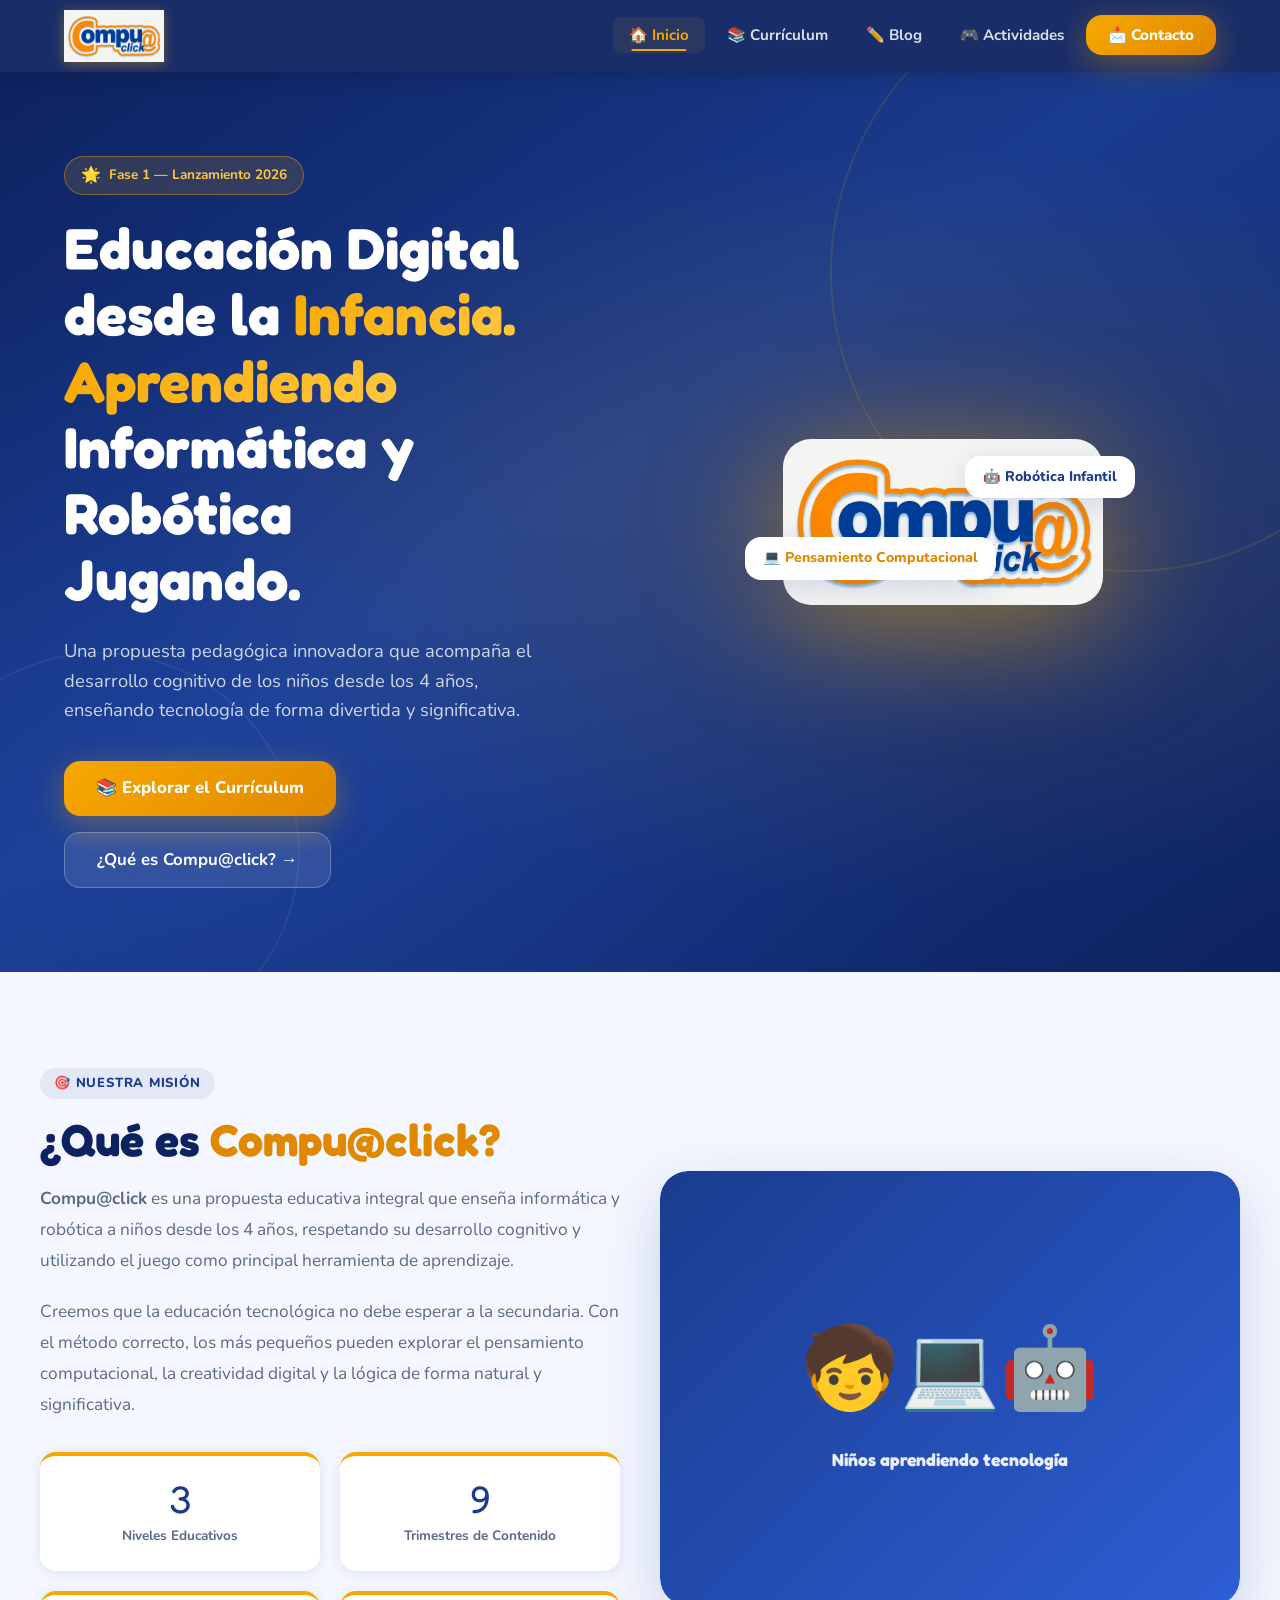
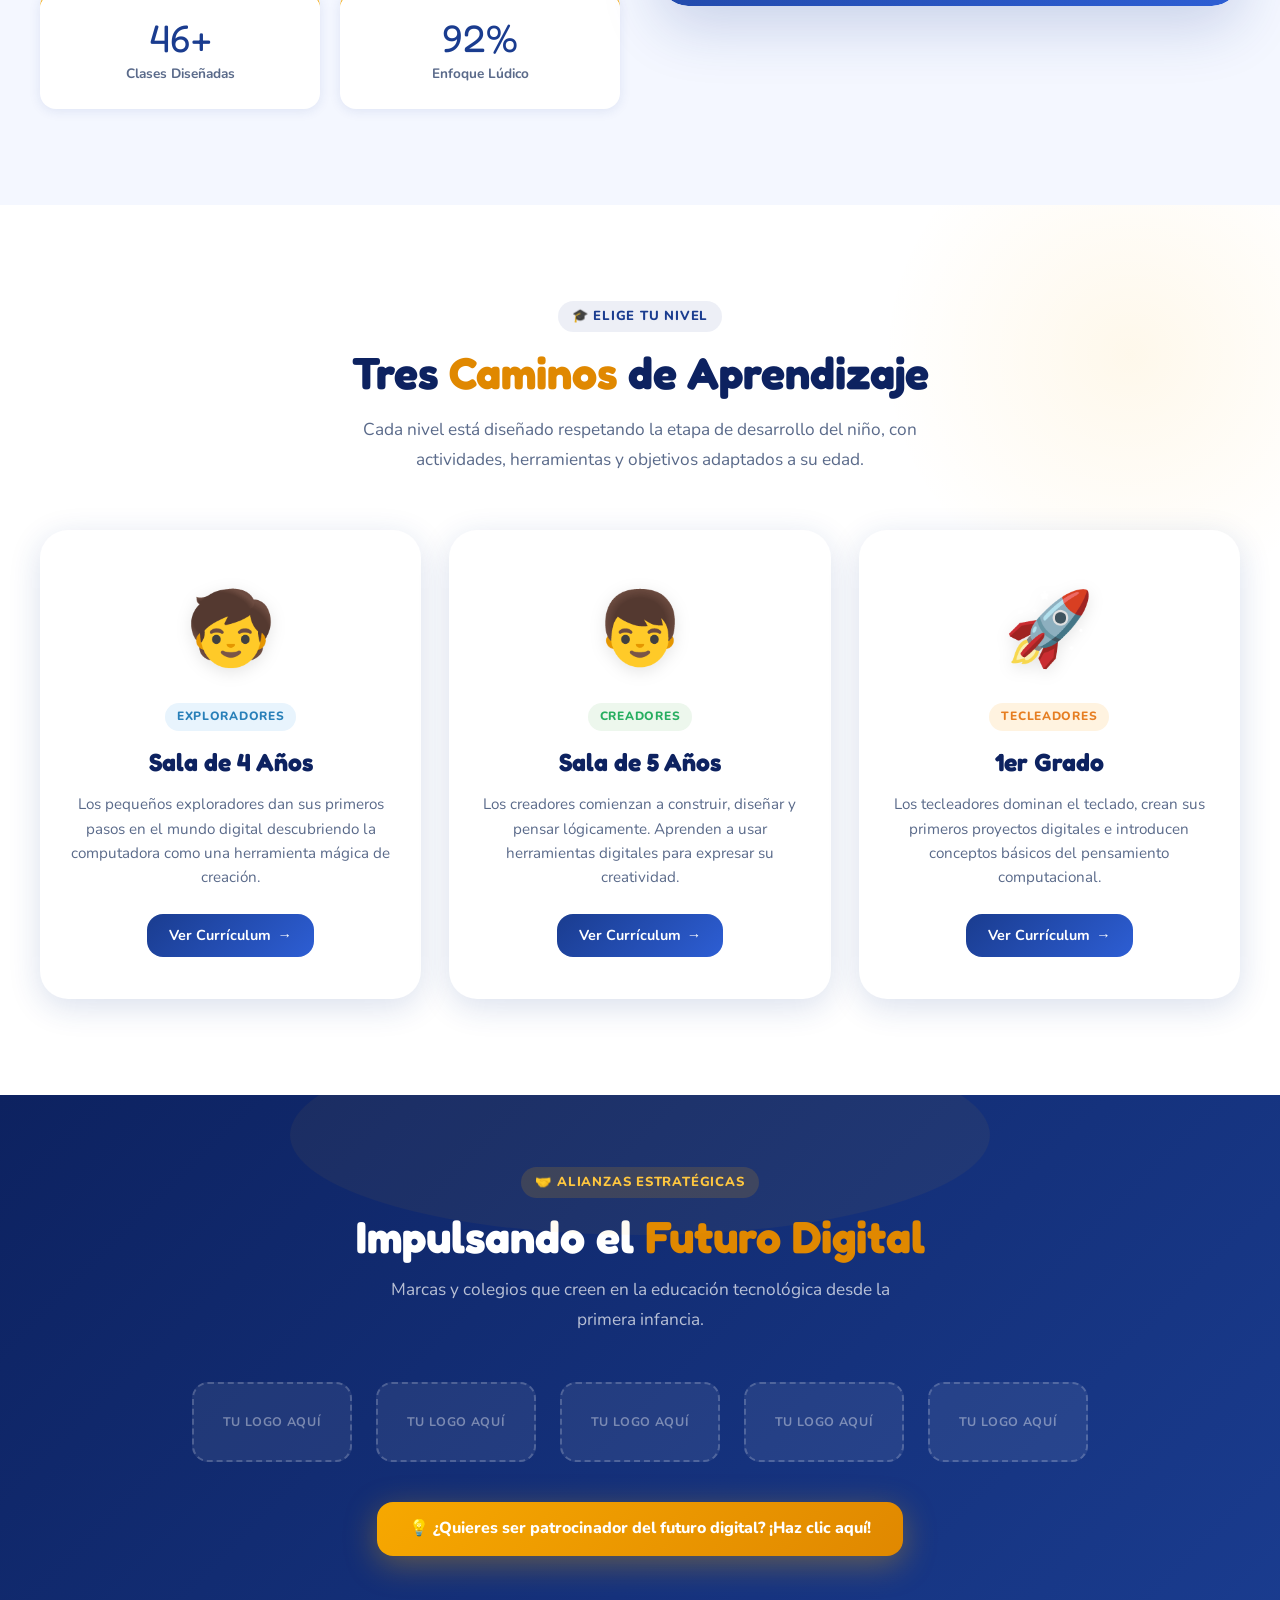
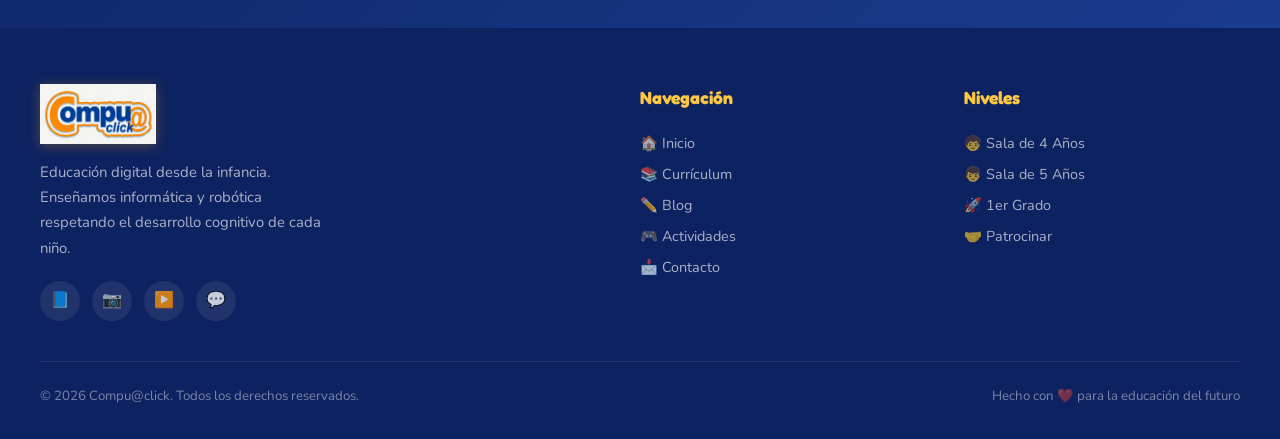
==== commit b473e32a: "Cambio de logo temporal SVG a logo real PNG" ====
--- a/index.html
+++ b/index.html
@@ -12,7 +12,7 @@
   <!-- Open Graph -->
   <meta property="og:title" content="Compu@click — Educación Digital desde la Infancia" />
   <meta property="og:description" content="Aprende informática y robótica jugando. Propuesta educativa para niños." />
-  <meta property="og:image" content="assets/logo.svg" />
+  <meta property="og:image" content="assets/logo.png" />
   <meta property="og:type" content="website" />
 
   <link rel="stylesheet" href="css/styles.css" />
@@ -23,7 +23,7 @@
   <nav class="navbar" role="navigation" aria-label="Navegación principal">
     <div class="navbar-inner">
       <a href="index.html" class="navbar-logo" aria-label="Inicio Compu@click">
-        <img src="assets/logo.svg" alt="Logo Compu@click" />
+        <img src="assets/logo.png" alt="Logo Compu@click" />
       </a>
 
       <ul class="nav-links" id="navLinks" role="menubar">
@@ -71,7 +71,7 @@
 
         <div class="hero-visual">
           <div class="hero-logo-wrap">
-            <img src="assets/logo.svg" alt="Compu@click — Logo animado" />
+            <img src="assets/logo.png" alt="Compu@click — Logo animado" />
             <div class="hero-float-badge" aria-hidden="true">
               🤖 Robótica Infantil
             </div>
@@ -198,7 +198,7 @@
   <footer class="footer" role="contentinfo">
     <div class="footer-inner">
       <div class="footer-brand">
-        <img src="assets/logo.svg" alt="Logo Compu@click" />
+        <img src="assets/logo.png" alt="Logo Compu@click" />
         <p>Educación digital desde la infancia. Enseñamos informática y robótica respetando el desarrollo cognitivo de cada niño.</p>
         <div class="footer-socials">
           <a href="#" class="social-btn" aria-label="Facebook">📘</a>
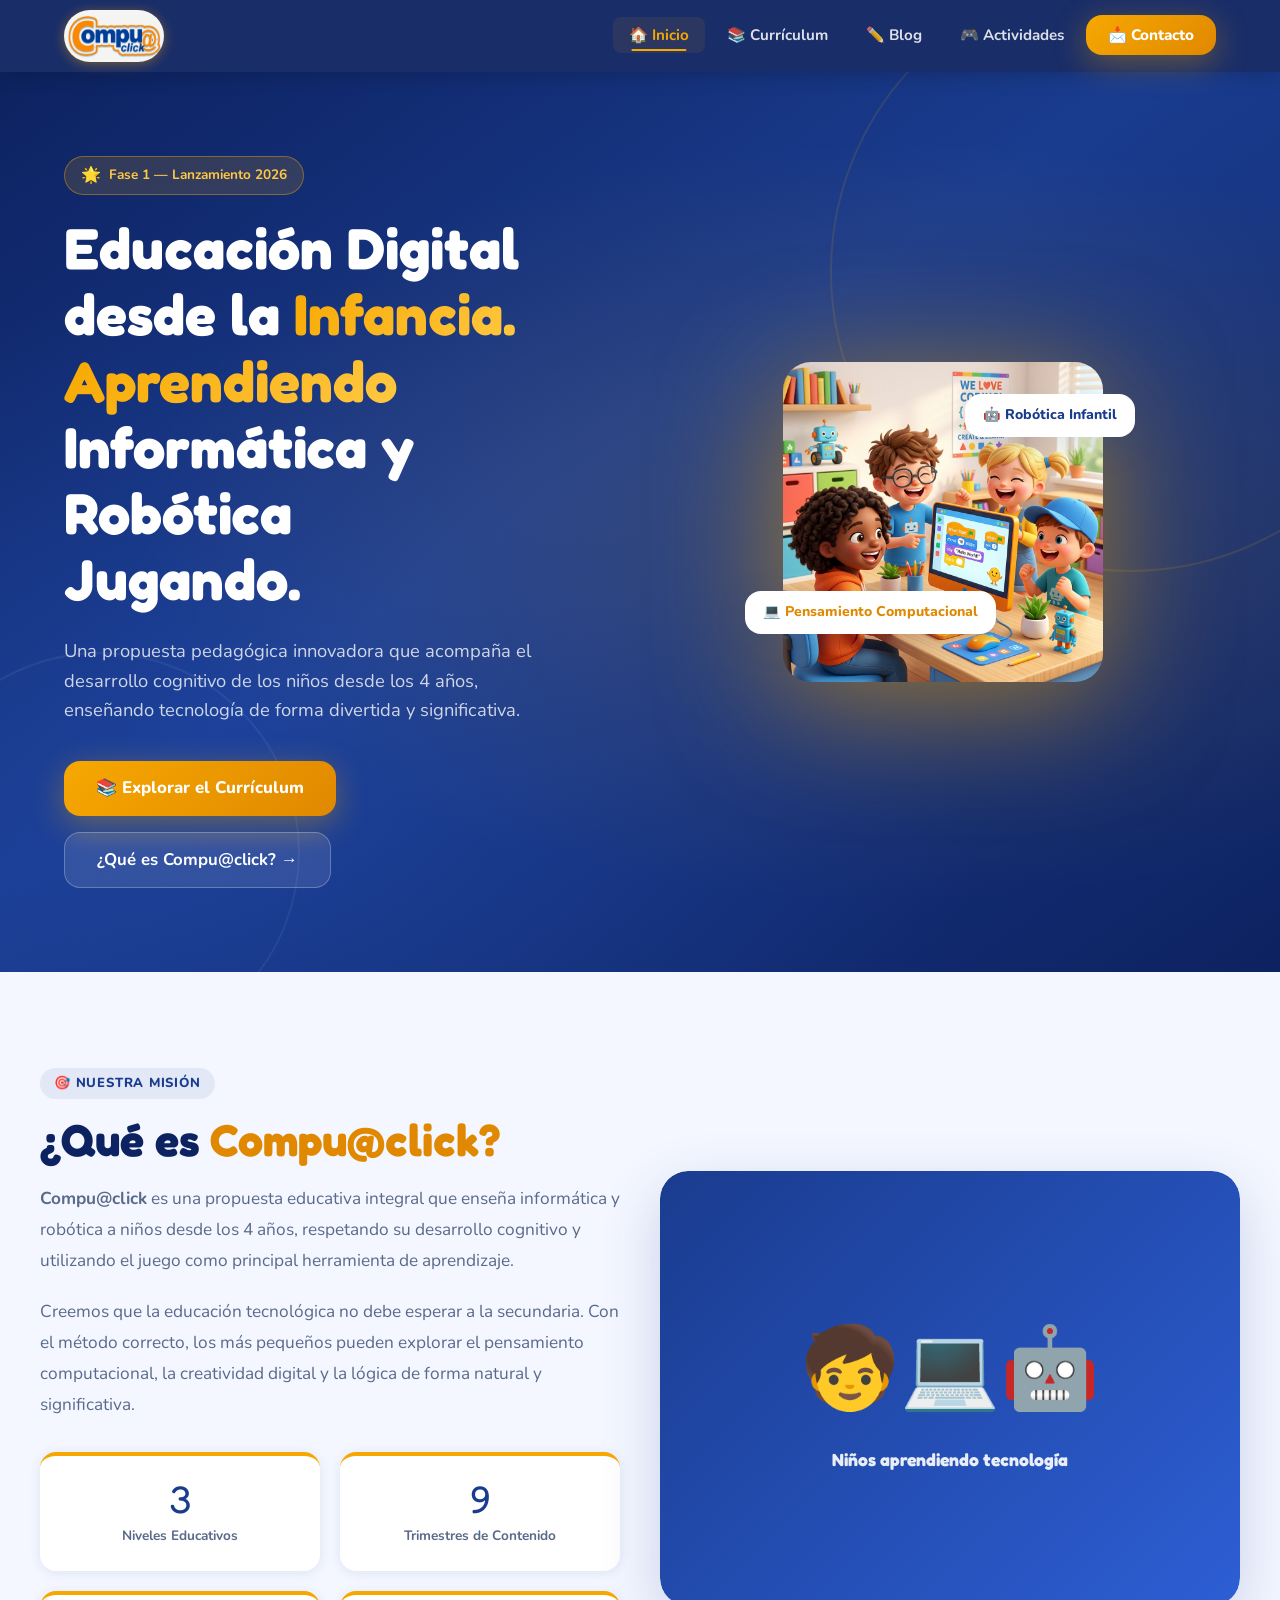
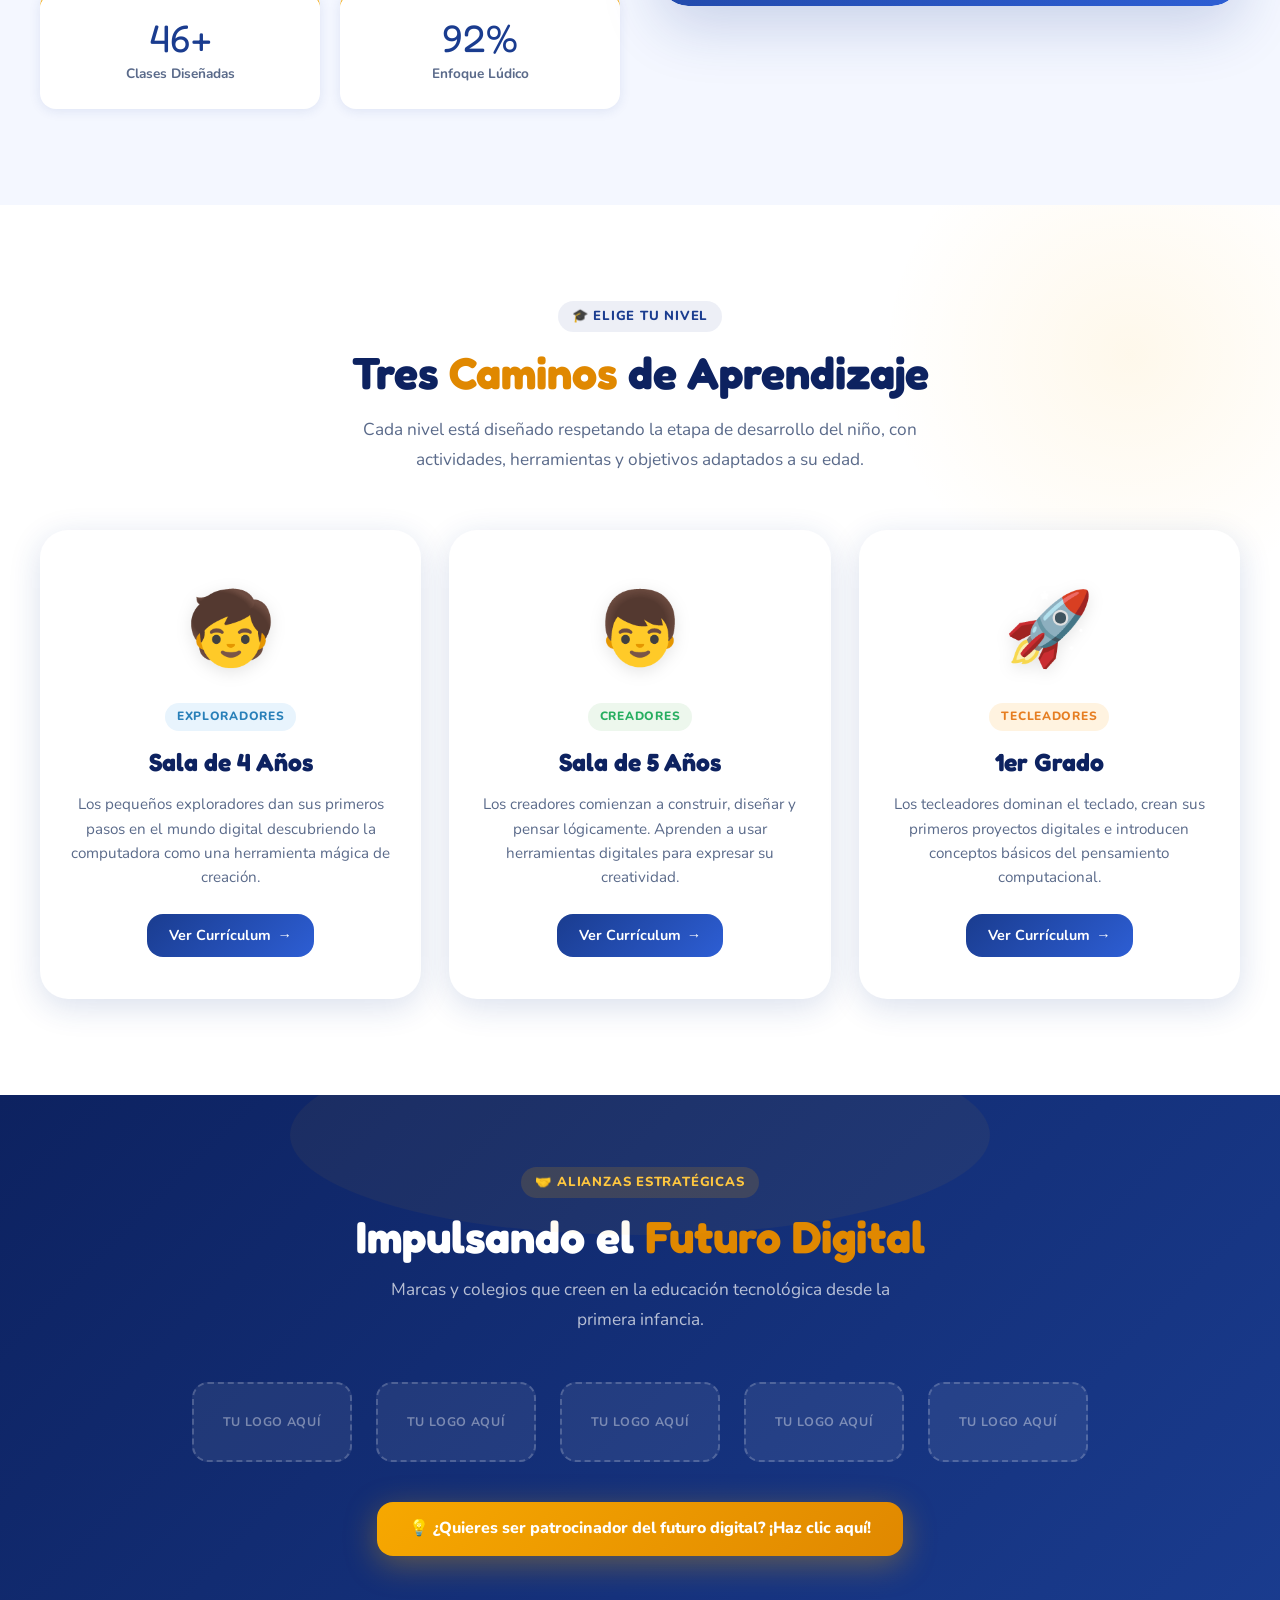
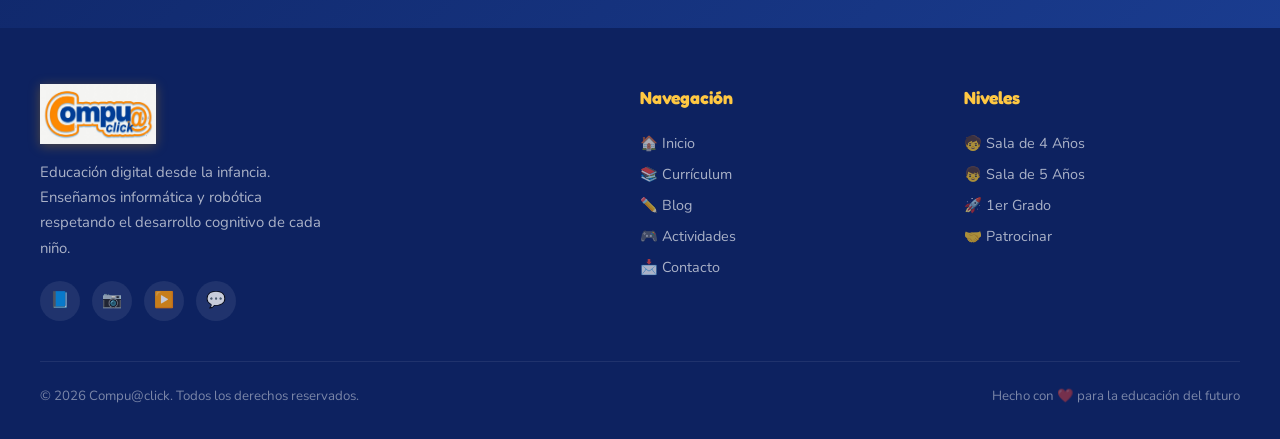
==== commit b10a7a53: "Reemplazada imagen del logo en hero por ilustracion de ninos usando computadora" ====
--- a/index.html
+++ b/index.html
@@ -71,7 +71,7 @@
 
         <div class="hero-visual">
           <div class="hero-logo-wrap">
-            <img src="assets/logo.png" alt="Compu@click — Logo animado" />
+            <img src="assets/kids_computer.jpg" alt="Niños aprendiendo informática y robótica con Compu@click" />
             <div class="hero-float-badge" aria-hidden="true">
               🤖 Robótica Infantil
             </div>
--- a/css/styles.css
+++ b/css/styles.css
@@ -84,6 +84,7 @@
 .navbar-logo img {
   height: 52px;
   width: auto;
+  border-radius: 26px; /* Redondea las esquinas para quitar el estilo rectangular */
   filter: drop-shadow(0 2px 6px rgba(247,168,0,0.4));
   transition: transform 0.3s ease;
 }
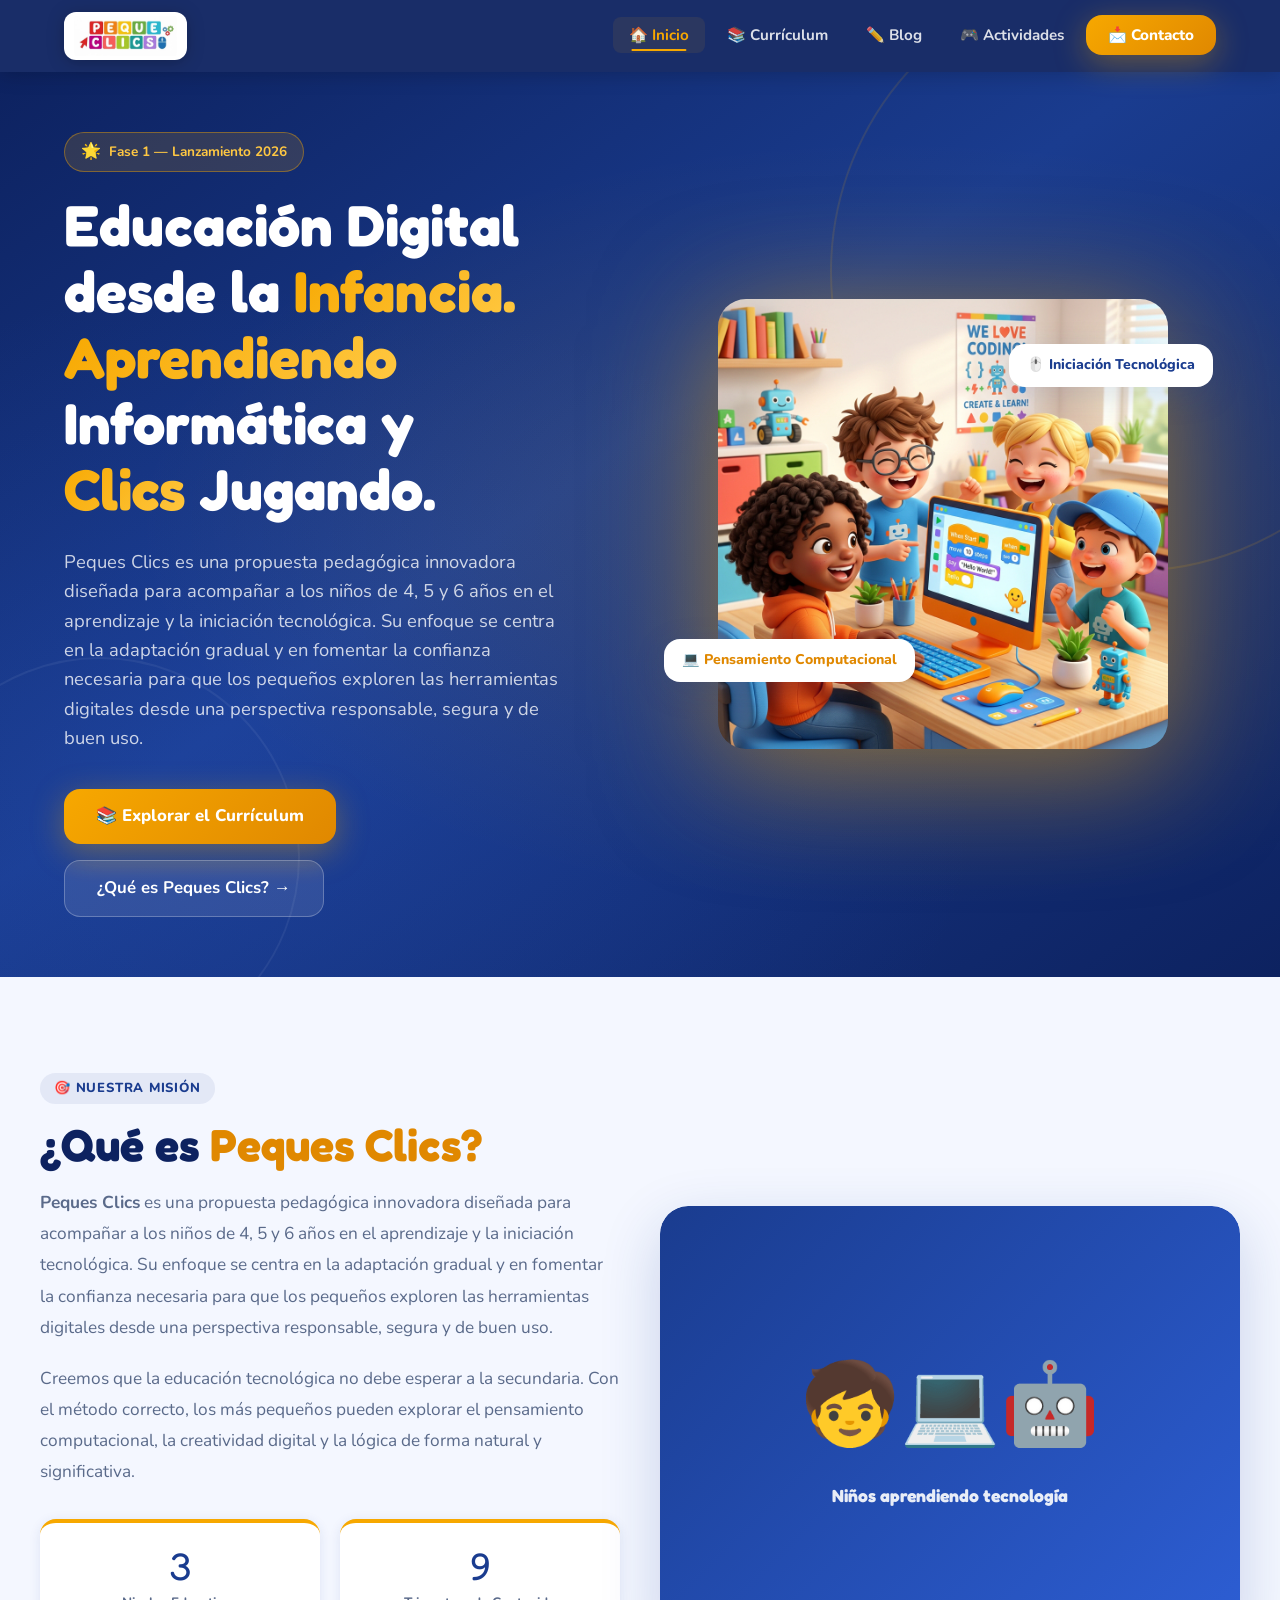
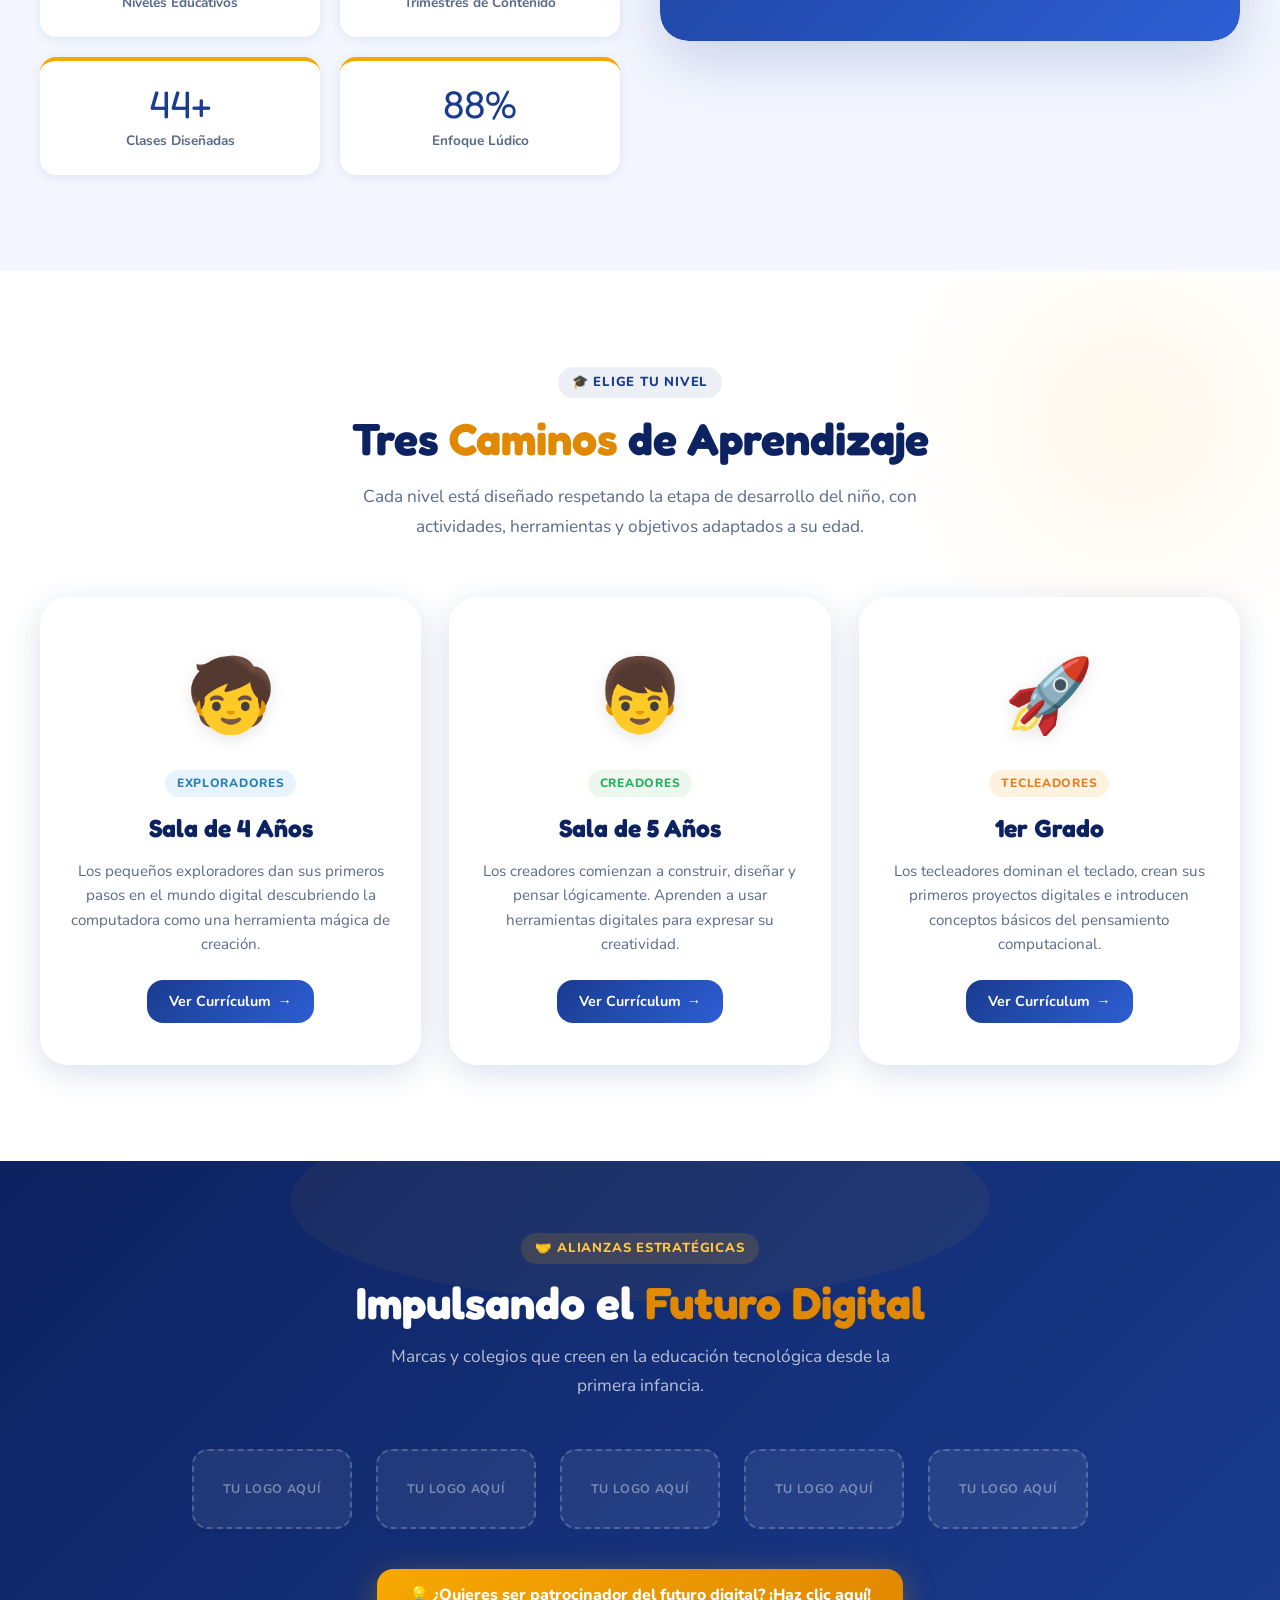
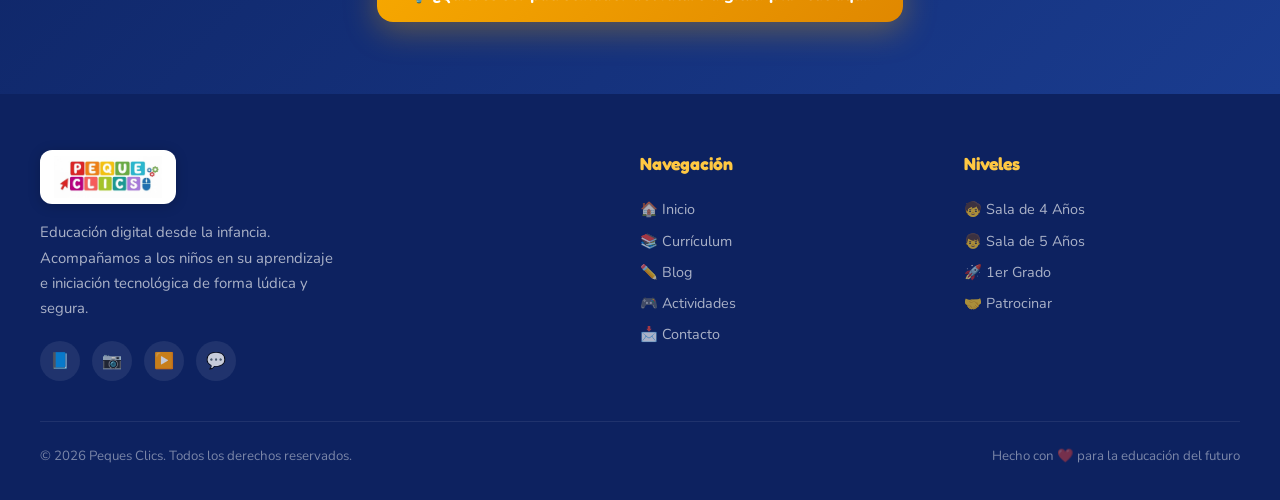
==== commit 1246dc8f: "Actualizar identidad a Peques Clics, nuevo logo y textos hero" ====
--- a/index.html
+++ b/index.html
@@ -3,15 +3,15 @@
 <head>
   <meta charset="UTF-8" />
   <meta name="viewport" content="width=device-width, initial-scale=1.0" />
-  <title>Compu@click — Educación Digital desde la Infancia</title>
-  <meta name="description" content="Compu@click: Aprende informática y robótica jugando. Propuesta educativa para niños de 4 años, 5 años y 1° grado. Currículum pedagógico innovador." />
-  <meta name="keywords" content="educación digital, informática infantil, robótica para niños, currículum tecnología, compuclick" />
+  <title>Peques Clics — Educación Digital desde la Infancia</title>
+  <meta name="description" content="Peques Clics: Propuesta pedagógica innovadora para niños de 4, 5 y 6 años en el aprendizaje y la iniciación tecnológica. Informática y Clics jugando." />
+  <meta name="keywords" content="educación digital, informática infantil, peques clics, iniciación tecnológica, currículum tecnología" />
   <link rel="canonical" href="https://compuclick.edu/" />
   <link rel="icon" href="assets/favicon.ico" type="image/x-icon" />
 
   <!-- Open Graph -->
-  <meta property="og:title" content="Compu@click — Educación Digital desde la Infancia" />
-  <meta property="og:description" content="Aprende informática y robótica jugando. Propuesta educativa para niños." />
+  <meta property="og:title" content="Peques Clics — Educación Digital desde la Infancia" />
+  <meta property="og:description" content="Propuesta pedagógica innovadora diseñada para acompañar a los niños de 4, 5 y 6 años en el aprendizaje y la iniciación tecnológica." />
   <meta property="og:image" content="assets/logo.png" />
   <meta property="og:type" content="website" />
 
@@ -22,8 +22,8 @@
   <!-- ===================== NAVBAR ===================== -->
   <nav class="navbar" role="navigation" aria-label="Navegación principal">
     <div class="navbar-inner">
-      <a href="index.html" class="navbar-logo" aria-label="Inicio Compu@click">
-        <img src="assets/logo.png" alt="Logo Compu@click" />
+      <a href="index.html" class="navbar-logo" aria-label="Inicio Peques Clics">
+        <img src="assets/logo.png" alt="Logo Peques Clics" />
       </a>
 
       <ul class="nav-links" id="navLinks" role="menubar">
@@ -53,27 +53,27 @@
             Educación Digital<br/>
             desde la <span class="highlight">Infancia.</span><br/>
             <span class="highlight">Aprendiendo</span><br/>
-            Informática y Robótica<br/>
-            Jugando.
+            Informática y<br/>
+            <span class="highlight">Clics</span> Jugando.
           </h1>
           <p class="hero-subtitle">
-            Una propuesta pedagógica innovadora que acompaña el desarrollo cognitivo de los niños desde los 4 años, enseñando tecnología de forma divertida y significativa.
+            Peques Clics es una propuesta pedagógica innovadora diseñada para acompañar a los niños de 4, 5 y 6 años en el aprendizaje y la iniciación tecnológica. Su enfoque se centra en la adaptación gradual y en fomentar la confianza necesaria para que los pequeños exploren las herramientas digitales desde una perspectiva responsable, segura y de buen uso.
           </p>
           <div class="hero-buttons">
             <a href="curriculum.html" class="btn-primary" id="hero-cta-curriculum">
               📚 Explorar el Currículum
             </a>
             <a href="#que-es" class="btn-secondary" id="hero-cta-conocer">
-              ¿Qué es Compu@click? →
+              ¿Qué es Peques Clics? →
             </a>
           </div>
         </div>
 
         <div class="hero-visual">
           <div class="hero-logo-wrap">
-            <img src="assets/kids_computer.jpg" alt="Niños aprendiendo informática y robótica con Compu@click" />
+            <img src="assets/kids_computer.jpg" alt="Niños aprendiendo informática y tecnología con Peques Clics" />
             <div class="hero-float-badge" aria-hidden="true">
-              🤖 Robótica Infantil
+              🖱️ Iniciación Tecnológica
             </div>
             <div class="hero-float-badge" aria-hidden="true">
               💻 Pensamiento Computacional
@@ -84,16 +84,16 @@
     </section>
 
     <!-- ===================== QUE ES ===================== -->
-    <section class="about-section" id="que-es" aria-label="¿Qué es Compu@click?">
+    <section class="about-section" id="que-es" aria-label="¿Qué es Peques Clics?">
       <div class="section-inner">
         <div class="about-grid">
           <div class="about-text reveal">
             <div class="section-tag">🎯 Nuestra Misión</div>
             <h2 class="section-title">
-              ¿Qué es <span class="orange">Compu@click?</span>
+              ¿Qué es <span class="orange">Peques Clics?</span>
             </h2>
             <p>
-              <strong>Compu@click</strong> es una propuesta educativa integral que enseña informática y robótica a niños desde los 4 años, respetando su desarrollo cognitivo y utilizando el juego como principal herramienta de aprendizaje.
+              <strong>Peques Clics</strong> es una propuesta pedagógica innovadora diseñada para acompañar a los niños de 4, 5 y 6 años en el aprendizaje y la iniciación tecnológica. Su enfoque se centra en la adaptación gradual y en fomentar la confianza necesaria para que los pequeños exploren las herramientas digitales desde una perspectiva responsable, segura y de buen uso.
             </p>
             <p>
               Creemos que la educación tecnológica no debe esperar a la secundaria. Con el método correcto, los más pequeños pueden explorar el pensamiento computacional, la creatividad digital y la lógica de forma natural y significativa.
@@ -198,8 +198,8 @@
   <footer class="footer" role="contentinfo">
     <div class="footer-inner">
       <div class="footer-brand">
-        <img src="assets/logo.png" alt="Logo Compu@click" />
-        <p>Educación digital desde la infancia. Enseñamos informática y robótica respetando el desarrollo cognitivo de cada niño.</p>
+        <img src="assets/logo.png" alt="Logo Peques Clics" />
+        <p>Educación digital desde la infancia. Acompañamos a los niños en su aprendizaje e iniciación tecnológica de forma lúdica y segura.</p>
         <div class="footer-socials">
           <a href="#" class="social-btn" aria-label="Facebook">📘</a>
           <a href="#" class="social-btn" aria-label="Instagram">📷</a>
@@ -227,7 +227,7 @@
     </div>
 
     <div class="footer-bottom">
-      <span>© 2026 Compu@click. Todos los derechos reservados.</span>
+      <span>© 2026 Peques Clics. Todos los derechos reservados.</span>
       <span>Hecho con ❤️ para la educación del futuro</span>
     </div>
   </footer>
--- a/css/styles.css
+++ b/css/styles.css
@@ -82,10 +82,12 @@
 }
 
 .navbar-logo img {
-  height: 52px;
+  height: 48px;
   width: auto;
-  border-radius: 26px; /* Redondea las esquinas para quitar el estilo rectangular */
-  filter: drop-shadow(0 2px 6px rgba(247,168,0,0.4));
+  background: #ffffff;
+  padding: 4px 10px;
+  border-radius: 12px;
+  filter: drop-shadow(0 2px 8px rgba(0,0,0,0.25));
   transition: transform 0.3s ease;
 }
 .navbar-logo img:hover { transform: scale(1.05) rotate(-2deg); }
@@ -320,7 +322,7 @@
 }
 
 .hero-logo-wrap img {
-  width: 320px;
+  width: 450px;
   filter: drop-shadow(0 20px 60px rgba(247,168,0,0.5));
   animation: floatAnim 4s ease-in-out infinite;
   border-radius: var(--radius-lg);
@@ -677,9 +679,13 @@
 }
 
 .footer-brand img {
-  height: 60px;
+  height: 54px;
+  width: auto;
+  background: #ffffff;
+  padding: 6px 14px;
+  border-radius: 12px;
   margin-bottom: 16px;
-  filter: drop-shadow(0 2px 6px rgba(247,168,0,0.3));
+  filter: drop-shadow(0 2px 6px rgba(0,0,0,0.2));
 }
 
 .footer-brand p {
@@ -1434,7 +1440,7 @@
 @media (max-width: 1024px) {
   .hero-inner { grid-template-columns: 1fr; text-align: center; }
   .hero-visual { order: -1; }
-  .hero-logo-wrap img { width: 240px; }
+  .hero-logo-wrap img { width: 360px; }
   .hero-float-badge:nth-child(2) { right: 5%; }
   .hero-float-badge:nth-child(3) { left: 5%; }
   .hero-subtitle, .hero-buttons { margin-left: auto; margin-right: auto; }
@@ -1463,6 +1469,6 @@
 
 @media (max-width: 480px) {
   .hero-title { font-size: 2rem; }
-  .hero-logo-wrap img { width: 200px; }
+  .hero-logo-wrap img { width: 280px; }
   .hero-float-badge { display: none; }
 }
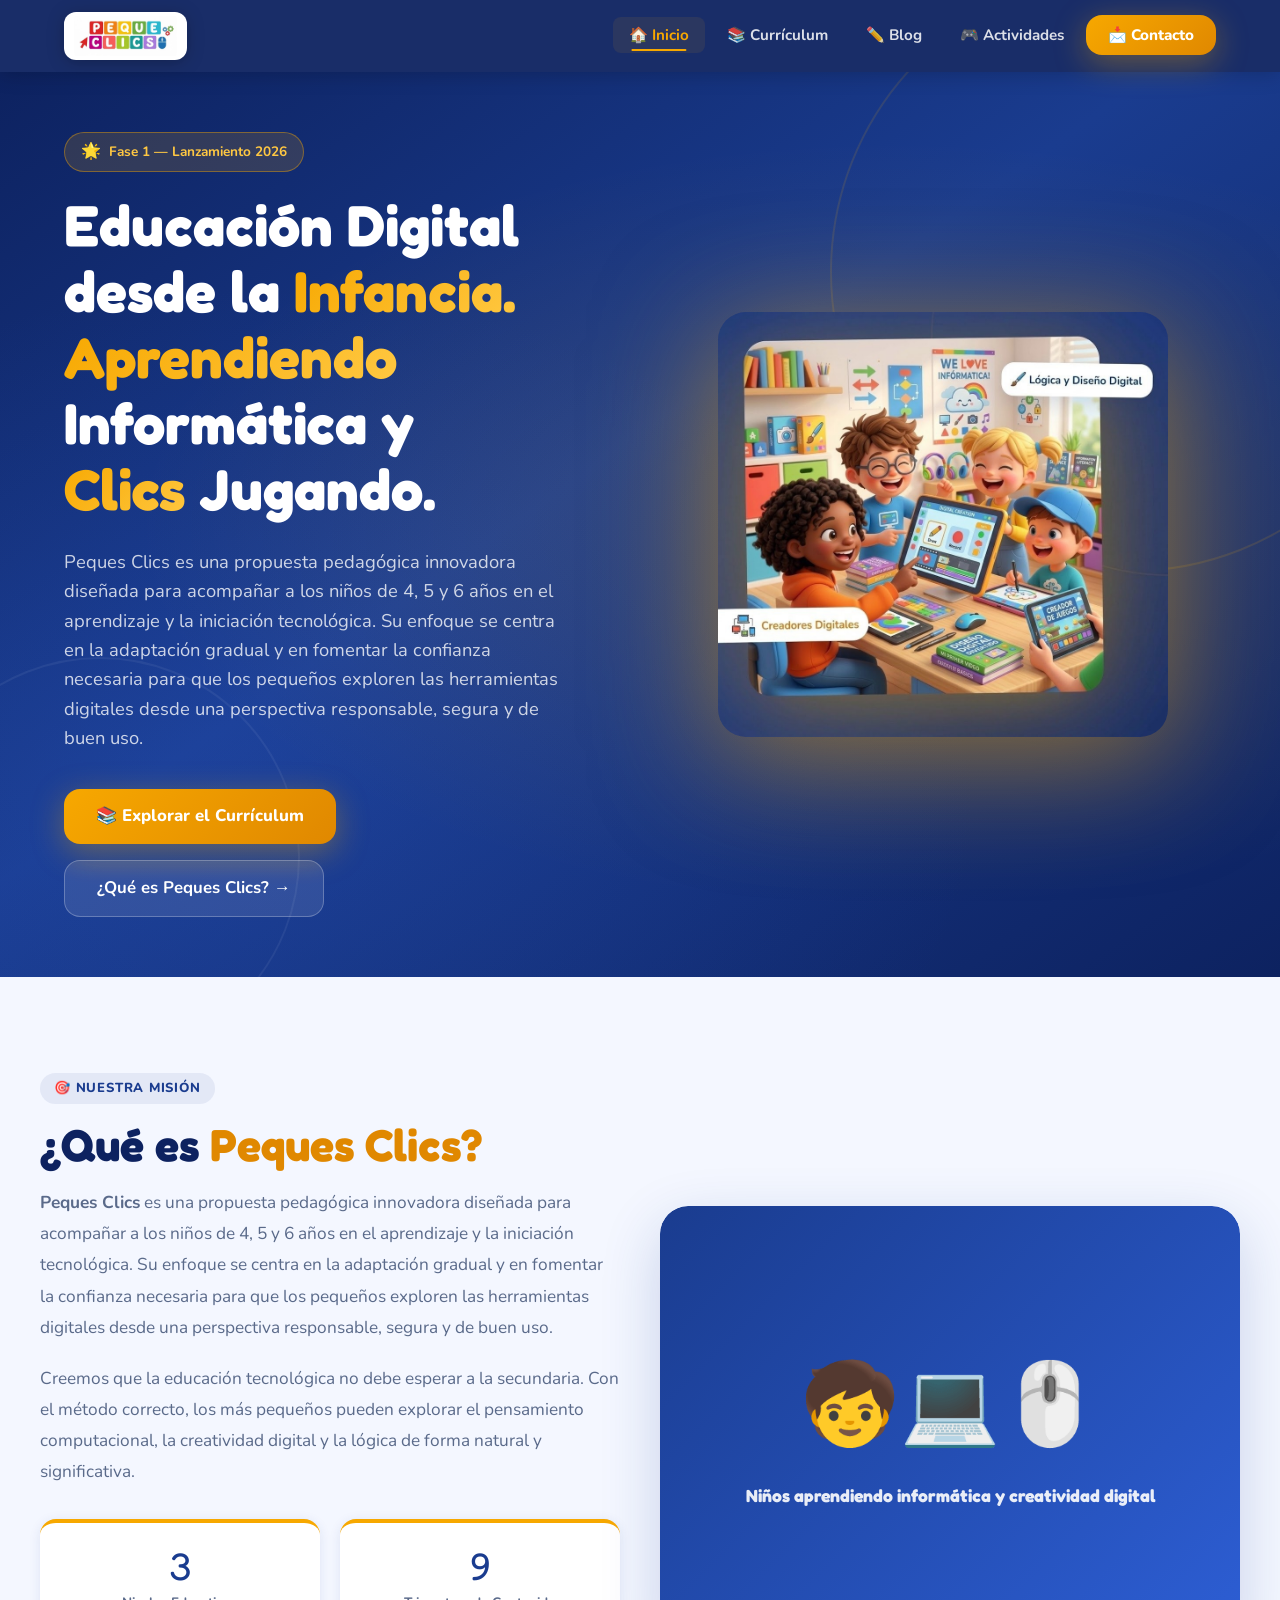
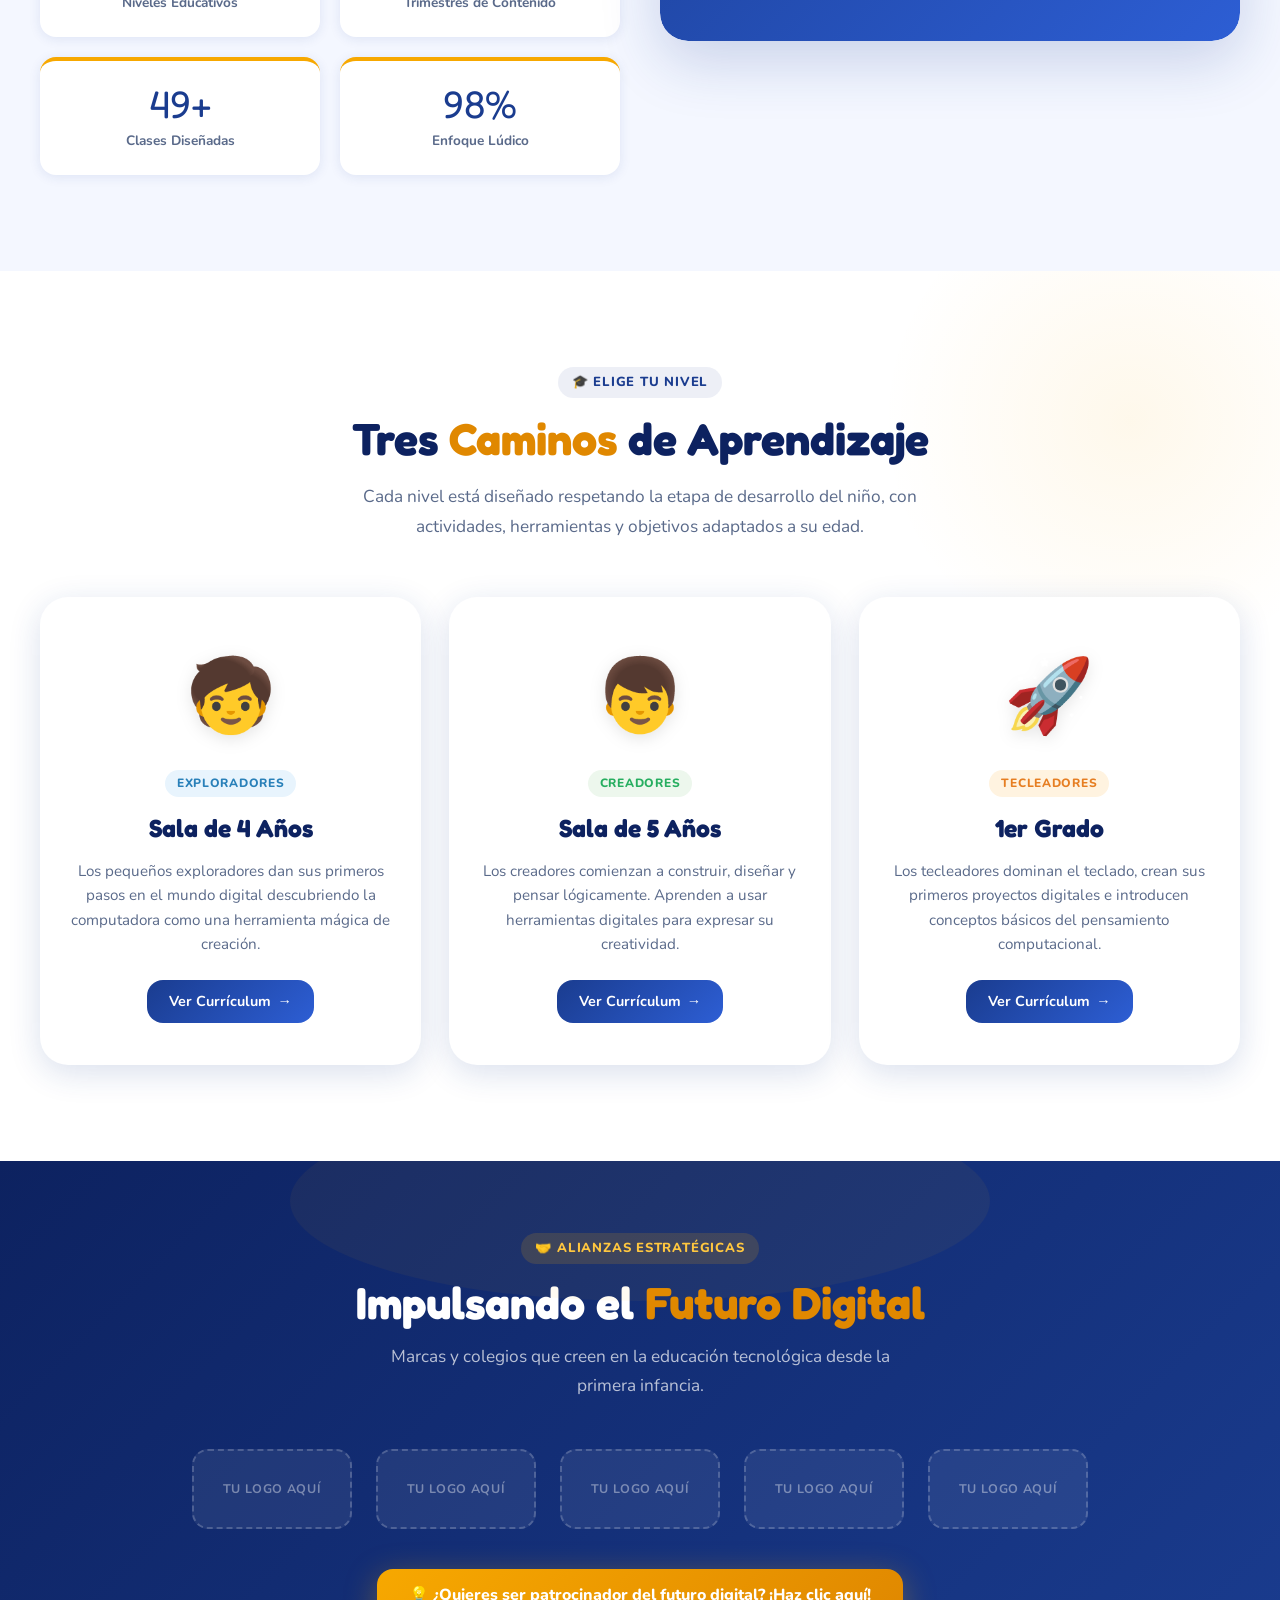
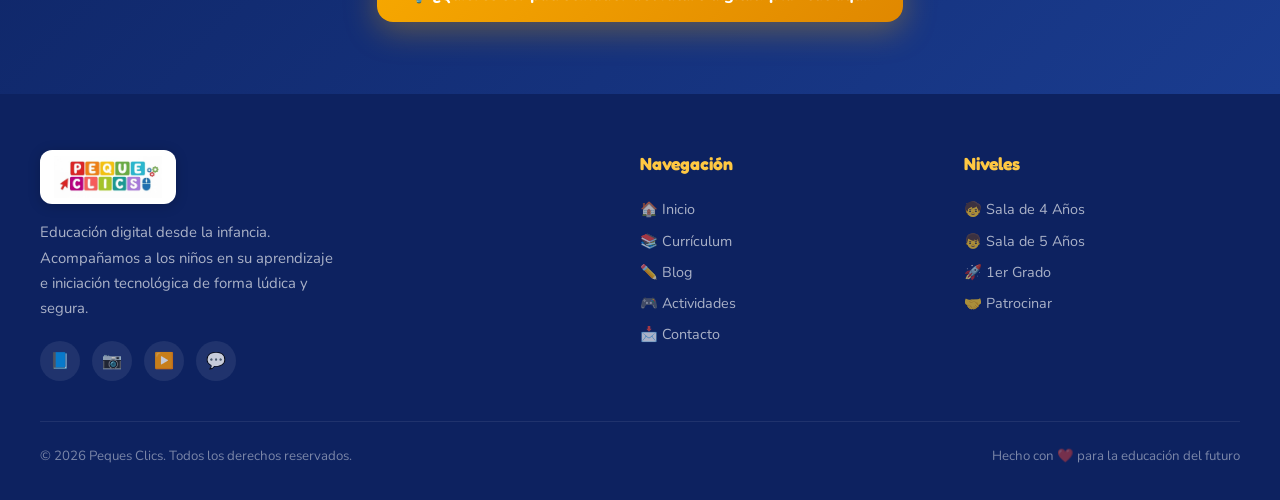
==== commit a72cc41c: "Actualizar ilustracion principal orientada a informatica y eliminar referencias a robotica" ====
--- a/index.html
+++ b/index.html
@@ -71,13 +71,7 @@
 
         <div class="hero-visual">
           <div class="hero-logo-wrap">
-            <img src="assets/kids_computer.jpg" alt="Niños aprendiendo informática y tecnología con Peques Clics" />
-            <div class="hero-float-badge" aria-hidden="true">
-              🖱️ Iniciación Tecnológica
-            </div>
-            <div class="hero-float-badge" aria-hidden="true">
-              💻 Pensamiento Computacional
-            </div>
+            <img src="assets/kids_computer.jpg" alt="Niños aprendiendo informática y creación digital con Peques Clics" />
           </div>
         </div>
       </div>
@@ -120,8 +114,8 @@
 
           <div class="about-image-wrap reveal reveal-delay-2">
             <div class="about-image-placeholder">
-              <span>🧒💻🤖</span>
-              <p>Niños aprendiendo tecnología</p>
+              <span>🧒💻🖱️</span>
+              <p>Niños aprendiendo informática y creatividad digital</p>
             </div>
           </div>
         </div>
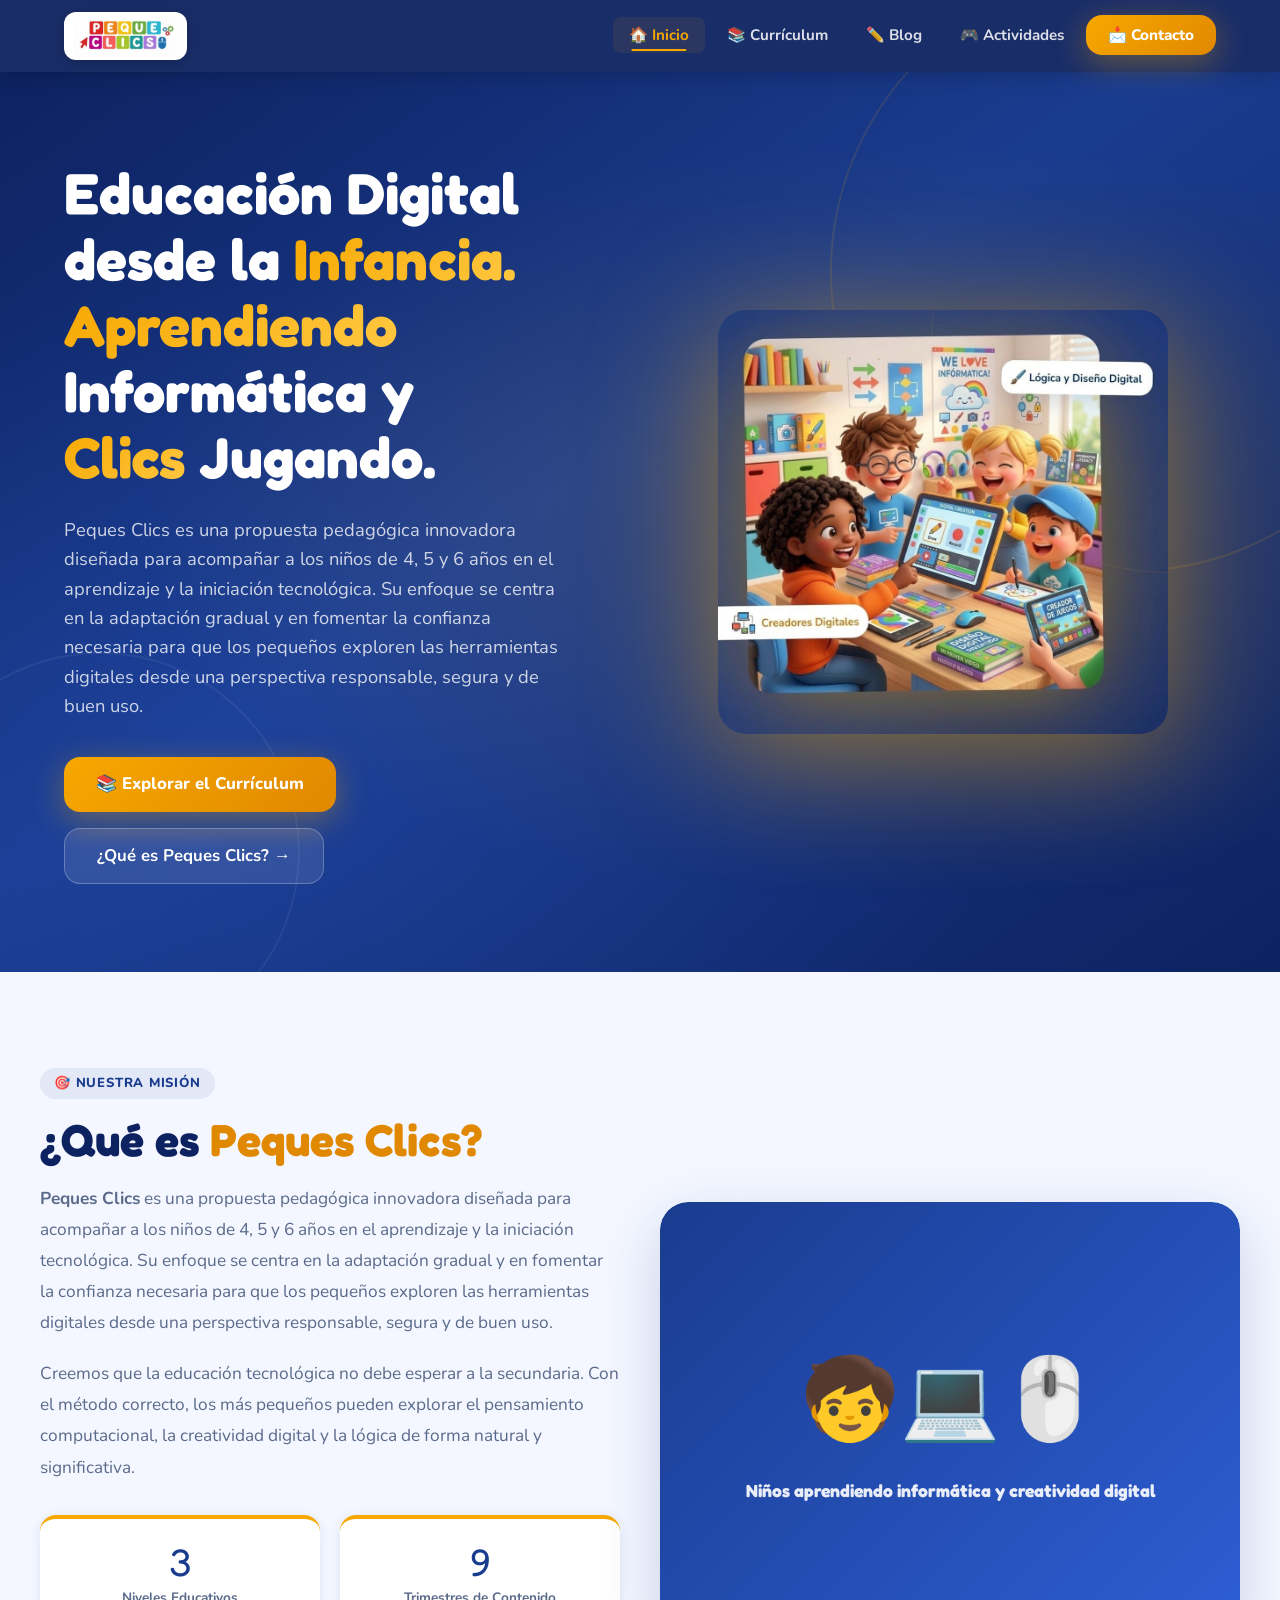
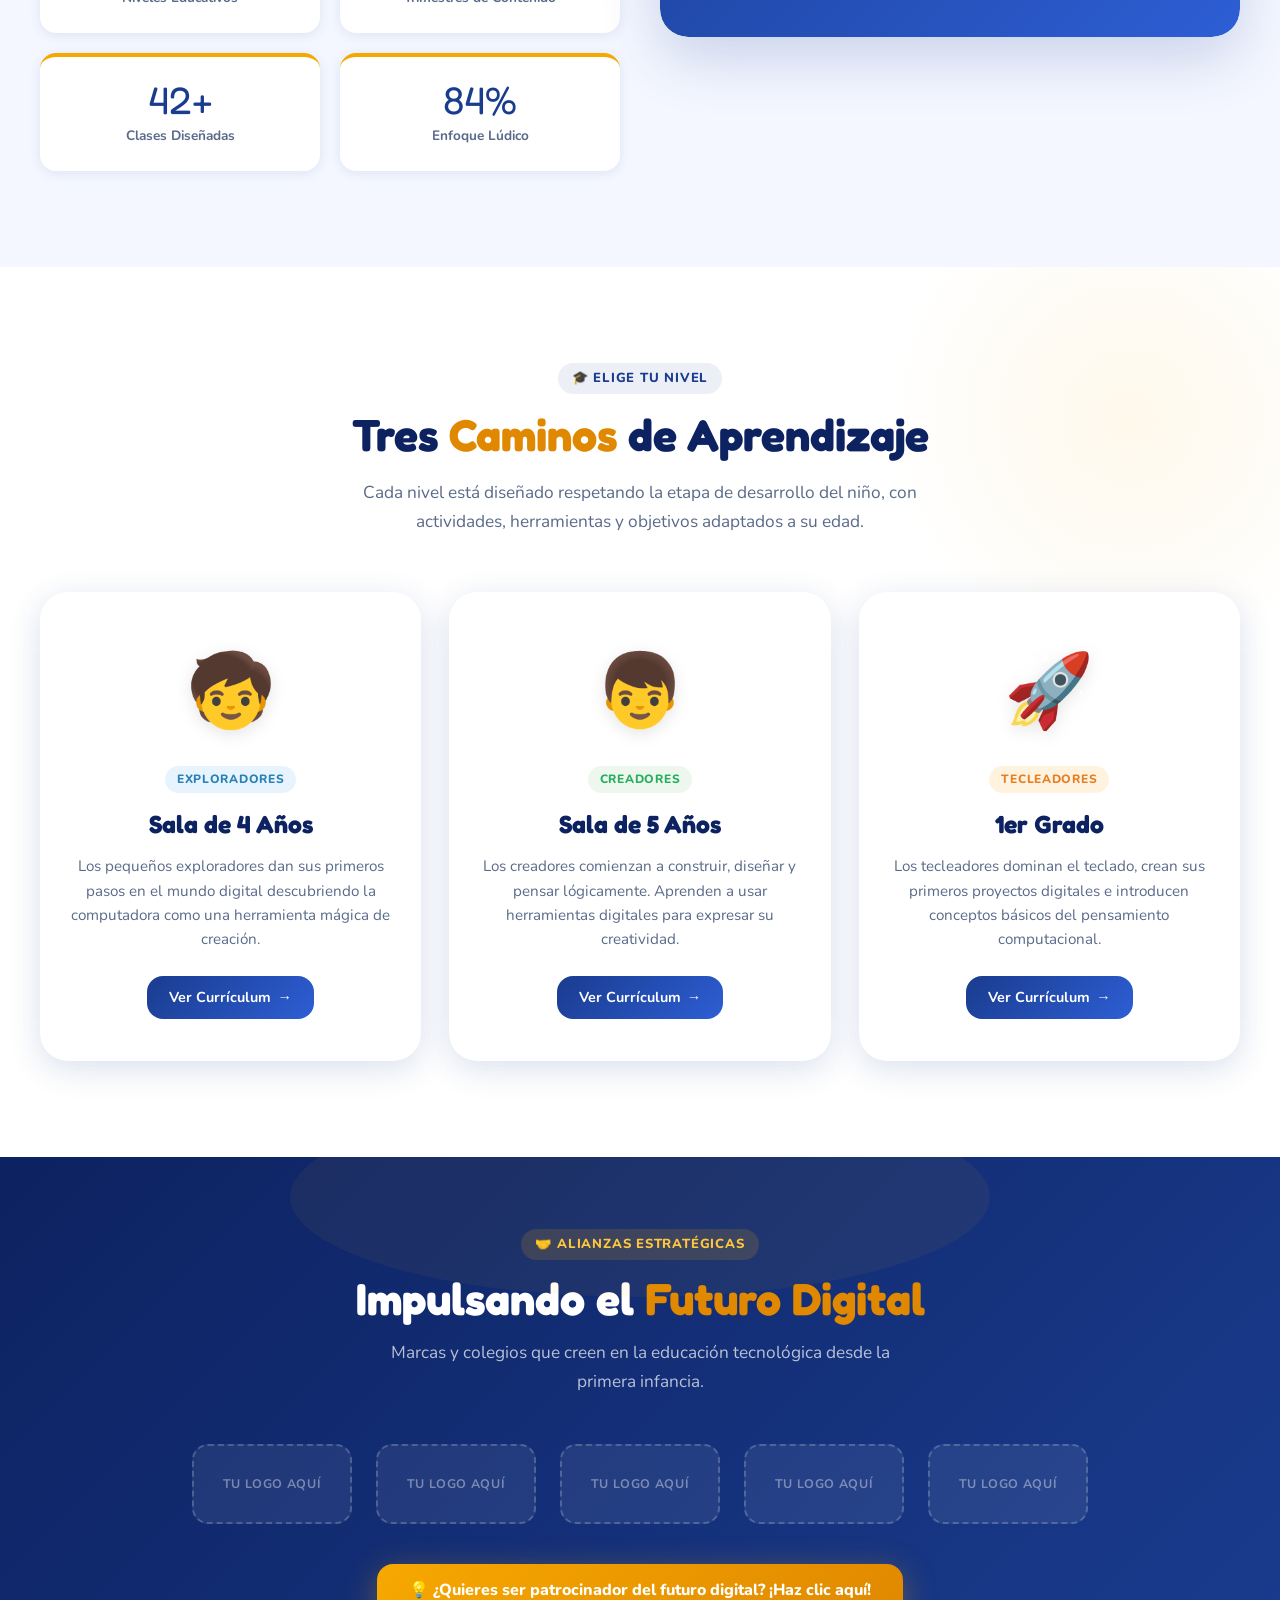
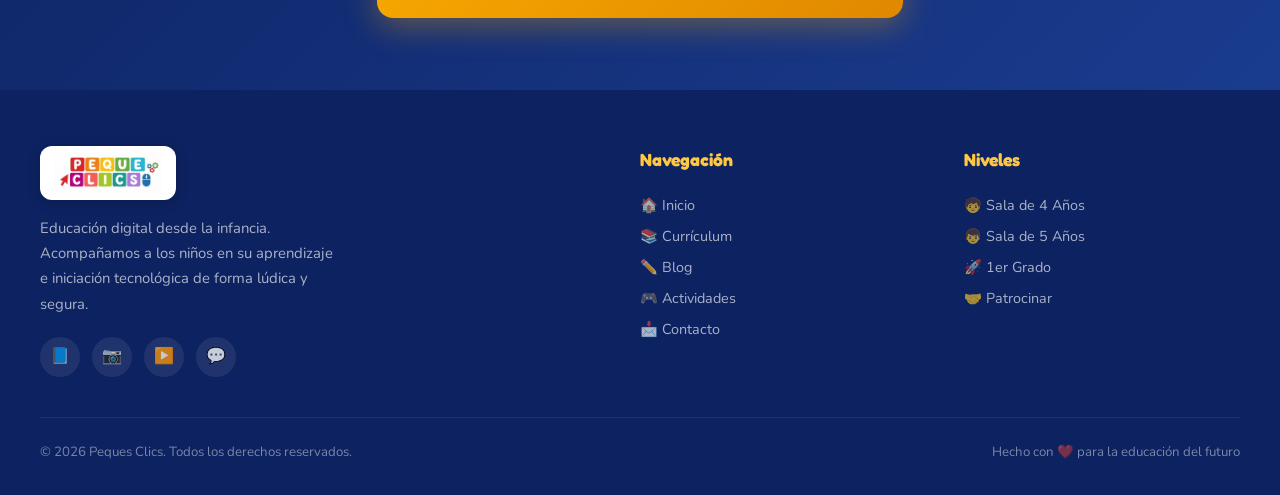
==== commit b1b67a8c: "Eliminar insignia 'Fase 1 — Lanzamiento 2026' del hero" ====
--- a/index.html
+++ b/index.html
@@ -46,9 +46,6 @@
     <section class="hero" id="inicio" aria-label="Sección principal">
       <div class="hero-inner">
         <div class="hero-text">
-          <div class="hero-badge">
-            <span>🌟</span> Fase 1 — Lanzamiento 2026
-          </div>
           <h1 class="hero-title">
             Educación Digital<br/>
             desde la <span class="highlight">Infancia.</span><br/>
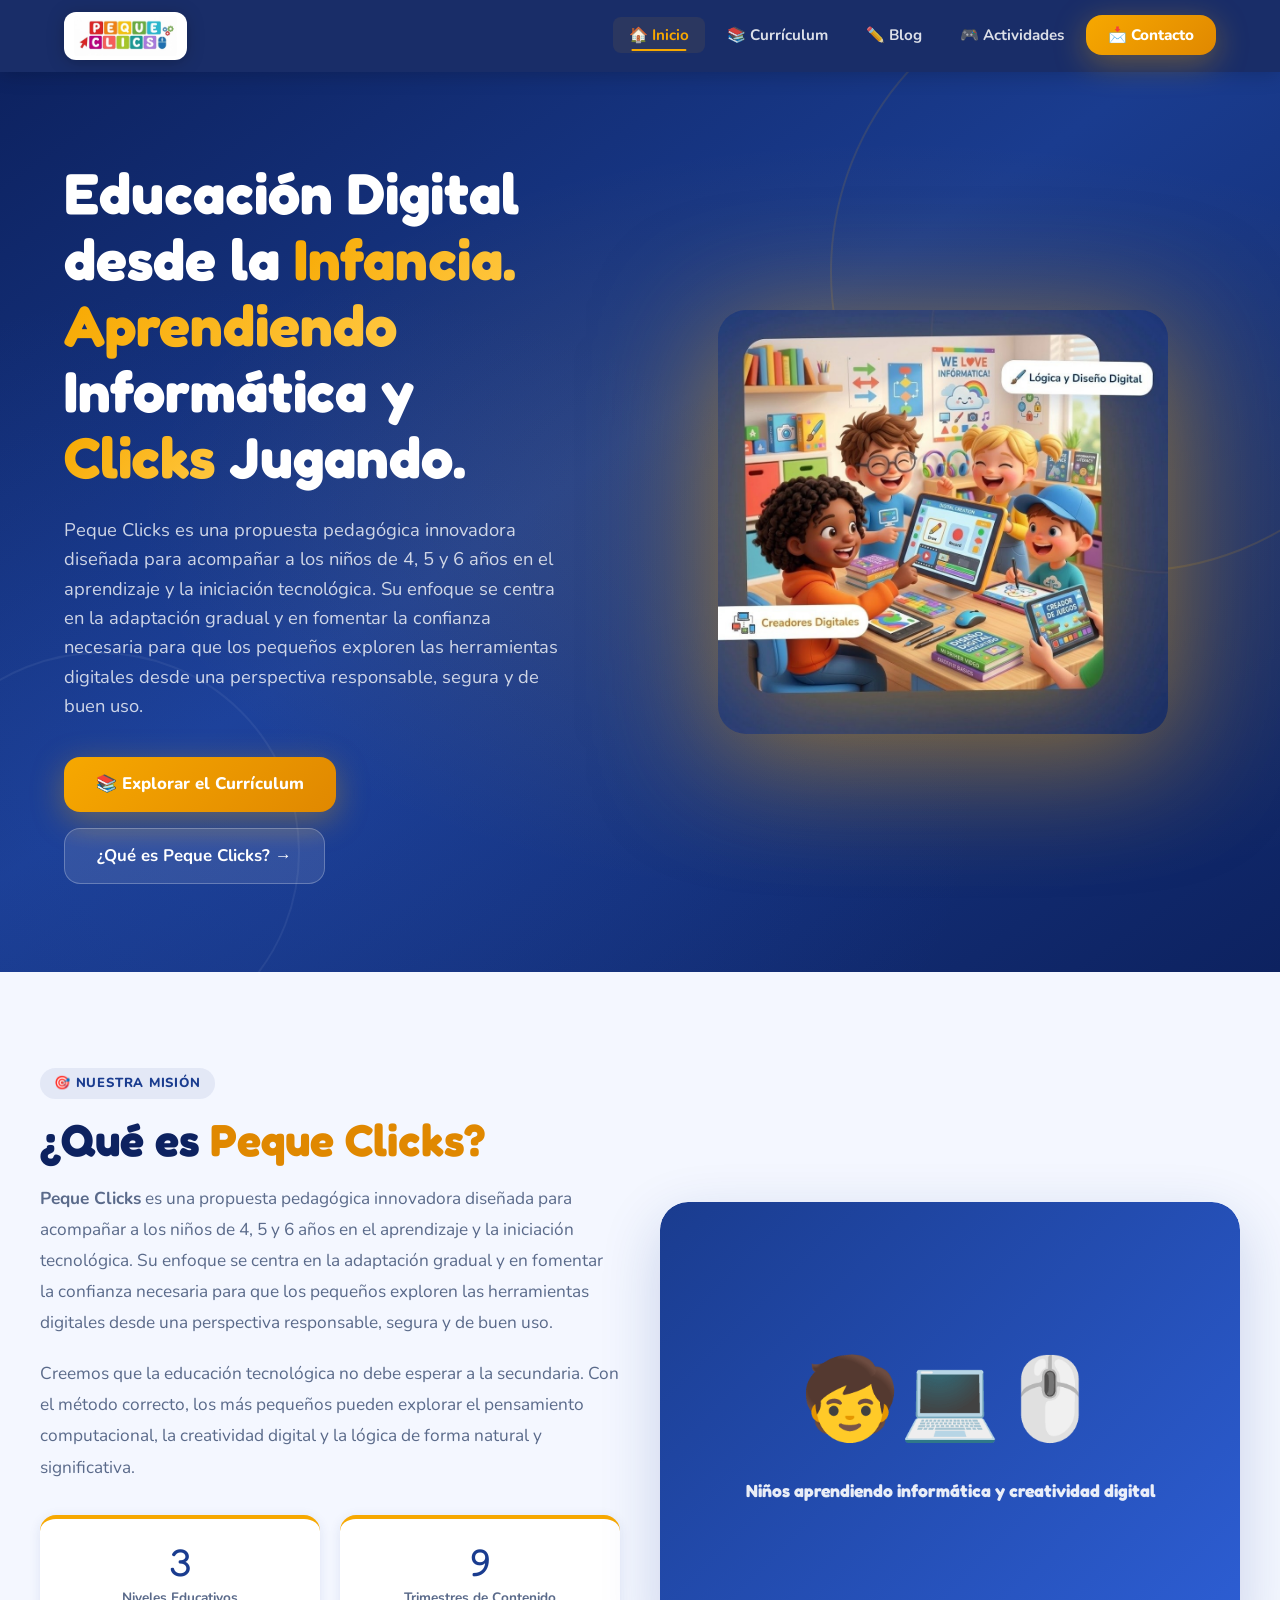
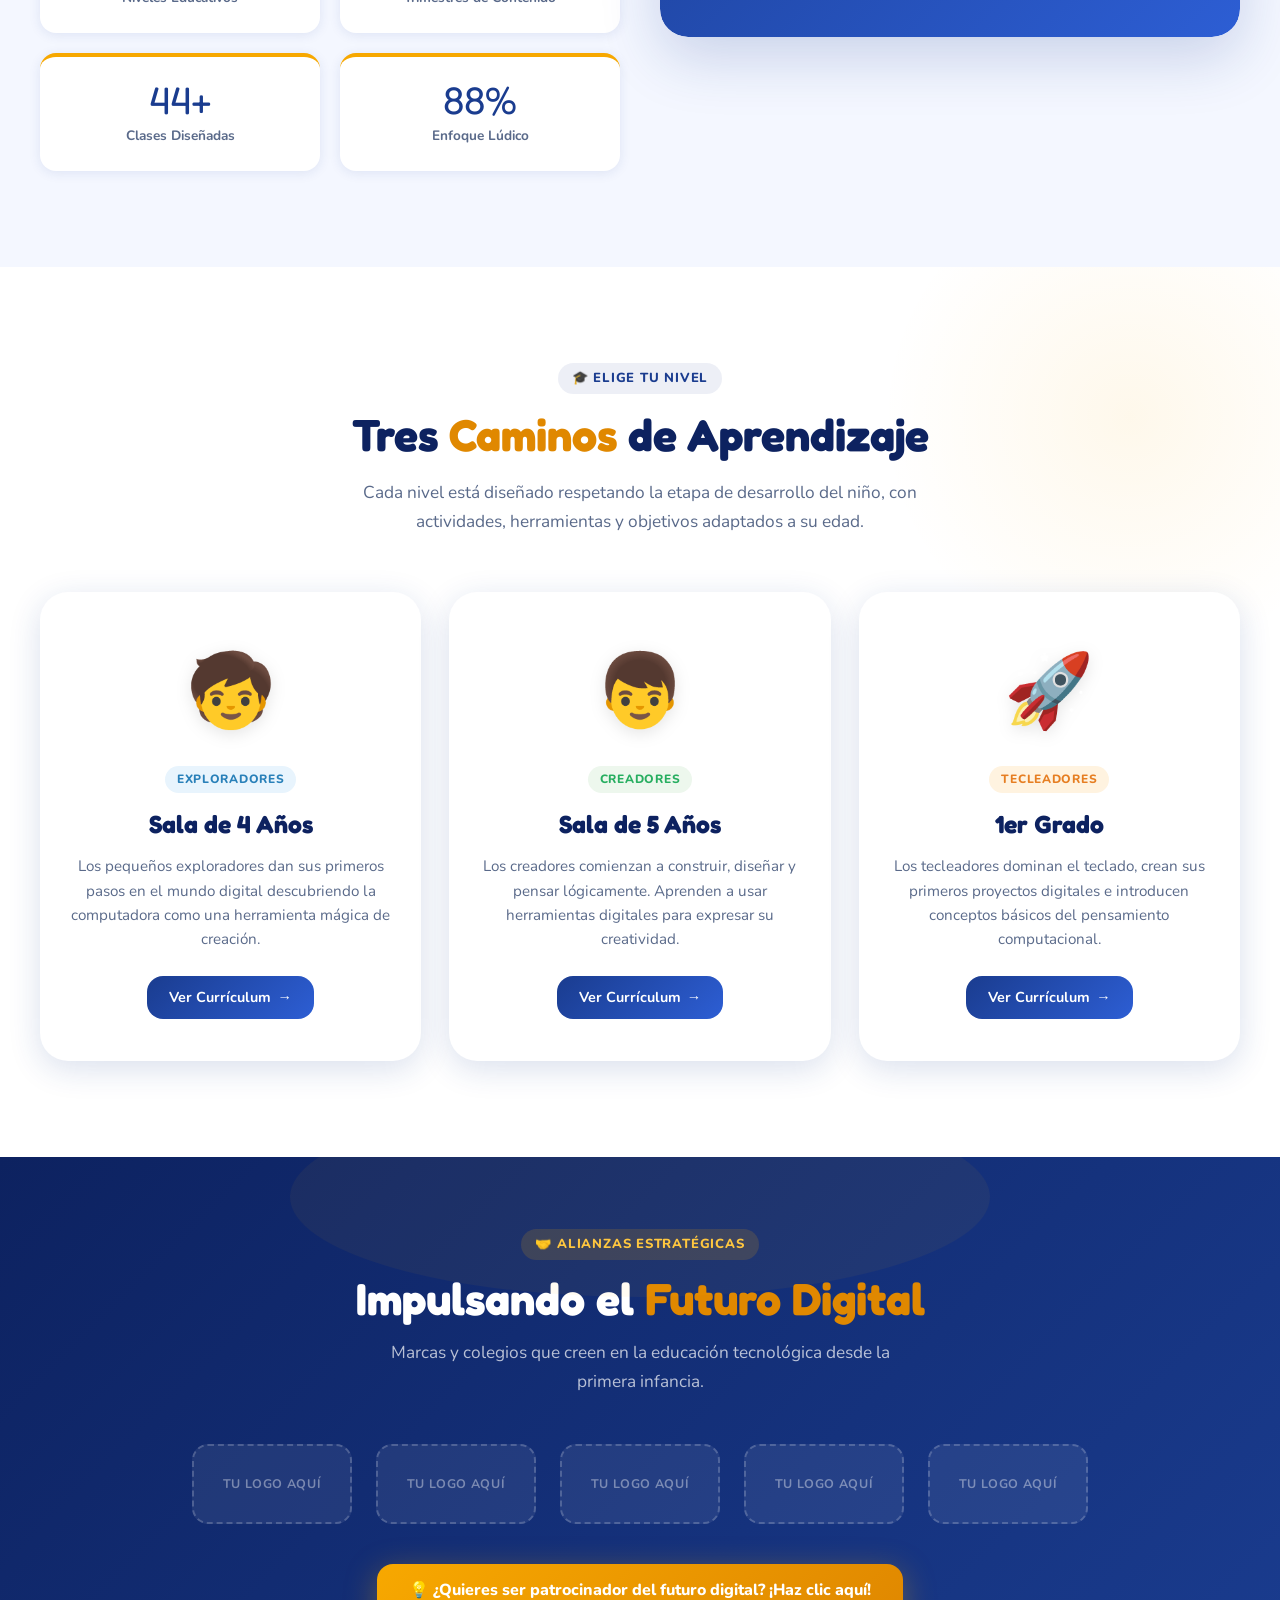
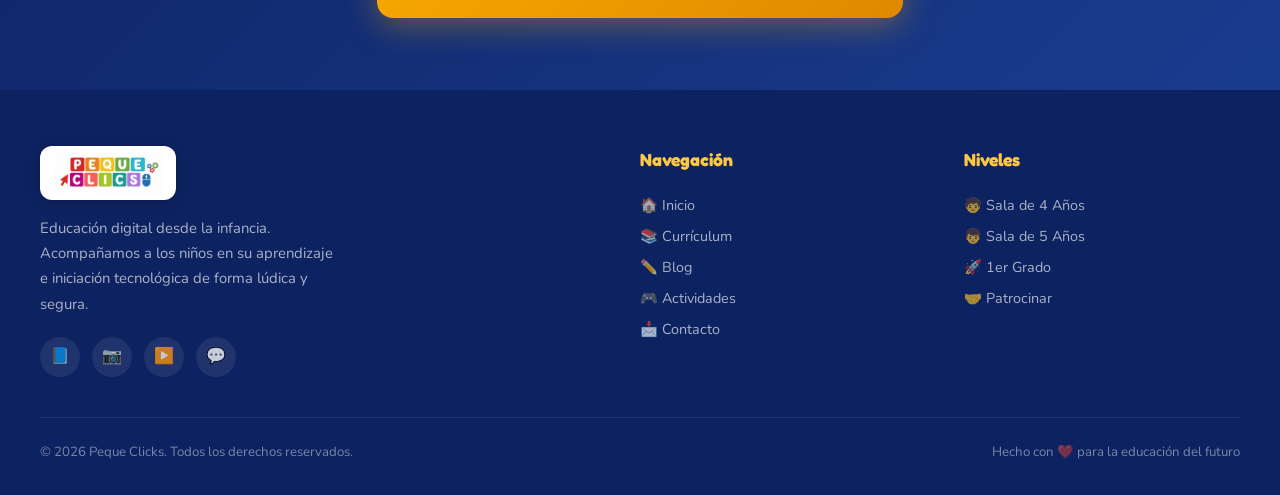
==== commit baddfcae: "Corregir nombre de marca a 'Peque Clicks' en todo el sitio" ====
--- a/index.html
+++ b/index.html
@@ -3,14 +3,14 @@
 <head>
   <meta charset="UTF-8" />
   <meta name="viewport" content="width=device-width, initial-scale=1.0" />
-  <title>Peques Clics — Educación Digital desde la Infancia</title>
-  <meta name="description" content="Peques Clics: Propuesta pedagógica innovadora para niños de 4, 5 y 6 años en el aprendizaje y la iniciación tecnológica. Informática y Clics jugando." />
-  <meta name="keywords" content="educación digital, informática infantil, peques clics, iniciación tecnológica, currículum tecnología" />
+  <title>Peque Clicks — Educación Digital desde la Infancia</title>
+  <meta name="description" content="Peque Clicks: Propuesta pedagógica innovadora para niños de 4, 5 y 6 años en el aprendizaje y la iniciación tecnológica. Informática y Clicks jugando." />
+  <meta name="keywords" content="educación digital, informática infantil, peque clicks, iniciación tecnológica, currículum tecnología" />
   <link rel="canonical" href="https://compuclick.edu/" />
   <link rel="icon" href="assets/favicon.ico" type="image/x-icon" />
 
   <!-- Open Graph -->
-  <meta property="og:title" content="Peques Clics — Educación Digital desde la Infancia" />
+  <meta property="og:title" content="Peque Clicks — Educación Digital desde la Infancia" />
   <meta property="og:description" content="Propuesta pedagógica innovadora diseñada para acompañar a los niños de 4, 5 y 6 años en el aprendizaje y la iniciación tecnológica." />
   <meta property="og:image" content="assets/logo.png" />
   <meta property="og:type" content="website" />
@@ -22,8 +22,8 @@
   <!-- ===================== NAVBAR ===================== -->
   <nav class="navbar" role="navigation" aria-label="Navegación principal">
     <div class="navbar-inner">
-      <a href="index.html" class="navbar-logo" aria-label="Inicio Peques Clics">
-        <img src="assets/logo.png" alt="Logo Peques Clics" />
+      <a href="index.html" class="navbar-logo" aria-label="Inicio Peque Clicks">
+        <img src="assets/logo.png" alt="Logo Peque Clicks" />
       </a>
 
       <ul class="nav-links" id="navLinks" role="menubar">
@@ -51,40 +51,40 @@
             desde la <span class="highlight">Infancia.</span><br/>
             <span class="highlight">Aprendiendo</span><br/>
             Informática y<br/>
-            <span class="highlight">Clics</span> Jugando.
+            <span class="highlight">Clicks</span> Jugando.
           </h1>
           <p class="hero-subtitle">
-            Peques Clics es una propuesta pedagógica innovadora diseñada para acompañar a los niños de 4, 5 y 6 años en el aprendizaje y la iniciación tecnológica. Su enfoque se centra en la adaptación gradual y en fomentar la confianza necesaria para que los pequeños exploren las herramientas digitales desde una perspectiva responsable, segura y de buen uso.
+            Peque Clicks es una propuesta pedagógica innovadora diseñada para acompañar a los niños de 4, 5 y 6 años en el aprendizaje y la iniciación tecnológica. Su enfoque se centra en la adaptación gradual y en fomentar la confianza necesaria para que los pequeños exploren las herramientas digitales desde una perspectiva responsable, segura y de buen uso.
           </p>
           <div class="hero-buttons">
             <a href="curriculum.html" class="btn-primary" id="hero-cta-curriculum">
               📚 Explorar el Currículum
             </a>
             <a href="#que-es" class="btn-secondary" id="hero-cta-conocer">
-              ¿Qué es Peques Clics? →
+              ¿Qué es Peque Clicks? →
             </a>
           </div>
         </div>
 
         <div class="hero-visual">
           <div class="hero-logo-wrap">
-            <img src="assets/kids_computer.jpg" alt="Niños aprendiendo informática y creación digital con Peques Clics" />
+            <img src="assets/kids_computer.jpg" alt="Niños aprendiendo informática y creación digital con Peque Clicks" />
           </div>
         </div>
       </div>
     </section>
 
     <!-- ===================== QUE ES ===================== -->
-    <section class="about-section" id="que-es" aria-label="¿Qué es Peques Clics?">
+    <section class="about-section" id="que-es" aria-label="¿Qué es Peque Clicks?">
       <div class="section-inner">
         <div class="about-grid">
           <div class="about-text reveal">
             <div class="section-tag">🎯 Nuestra Misión</div>
             <h2 class="section-title">
-              ¿Qué es <span class="orange">Peques Clics?</span>
+              ¿Qué es <span class="orange">Peque Clicks?</span>
             </h2>
             <p>
-              <strong>Peques Clics</strong> es una propuesta pedagógica innovadora diseñada para acompañar a los niños de 4, 5 y 6 años en el aprendizaje y la iniciación tecnológica. Su enfoque se centra en la adaptación gradual y en fomentar la confianza necesaria para que los pequeños exploren las herramientas digitales desde una perspectiva responsable, segura y de buen uso.
+              <strong>Peque Clicks</strong> es una propuesta pedagógica innovadora diseñada para acompañar a los niños de 4, 5 y 6 años en el aprendizaje y la iniciación tecnológica. Su enfoque se centra en la adaptación gradual y en fomentar la confianza necesaria para que los pequeños exploren las herramientas digitales desde una perspectiva responsable, segura y de buen uso.
             </p>
             <p>
               Creemos que la educación tecnológica no debe esperar a la secundaria. Con el método correcto, los más pequeños pueden explorar el pensamiento computacional, la creatividad digital y la lógica de forma natural y significativa.
@@ -189,7 +189,7 @@
   <footer class="footer" role="contentinfo">
     <div class="footer-inner">
       <div class="footer-brand">
-        <img src="assets/logo.png" alt="Logo Peques Clics" />
+        <img src="assets/logo.png" alt="Logo Peque Clicks" />
         <p>Educación digital desde la infancia. Acompañamos a los niños en su aprendizaje e iniciación tecnológica de forma lúdica y segura.</p>
         <div class="footer-socials">
           <a href="#" class="social-btn" aria-label="Facebook">📘</a>
@@ -218,7 +218,7 @@
     </div>
 
     <div class="footer-bottom">
-      <span>© 2026 Peques Clics. Todos los derechos reservados.</span>
+      <span>© 2026 Peque Clicks. Todos los derechos reservados.</span>
       <span>Hecho con ❤️ para la educación del futuro</span>
     </div>
   </footer>
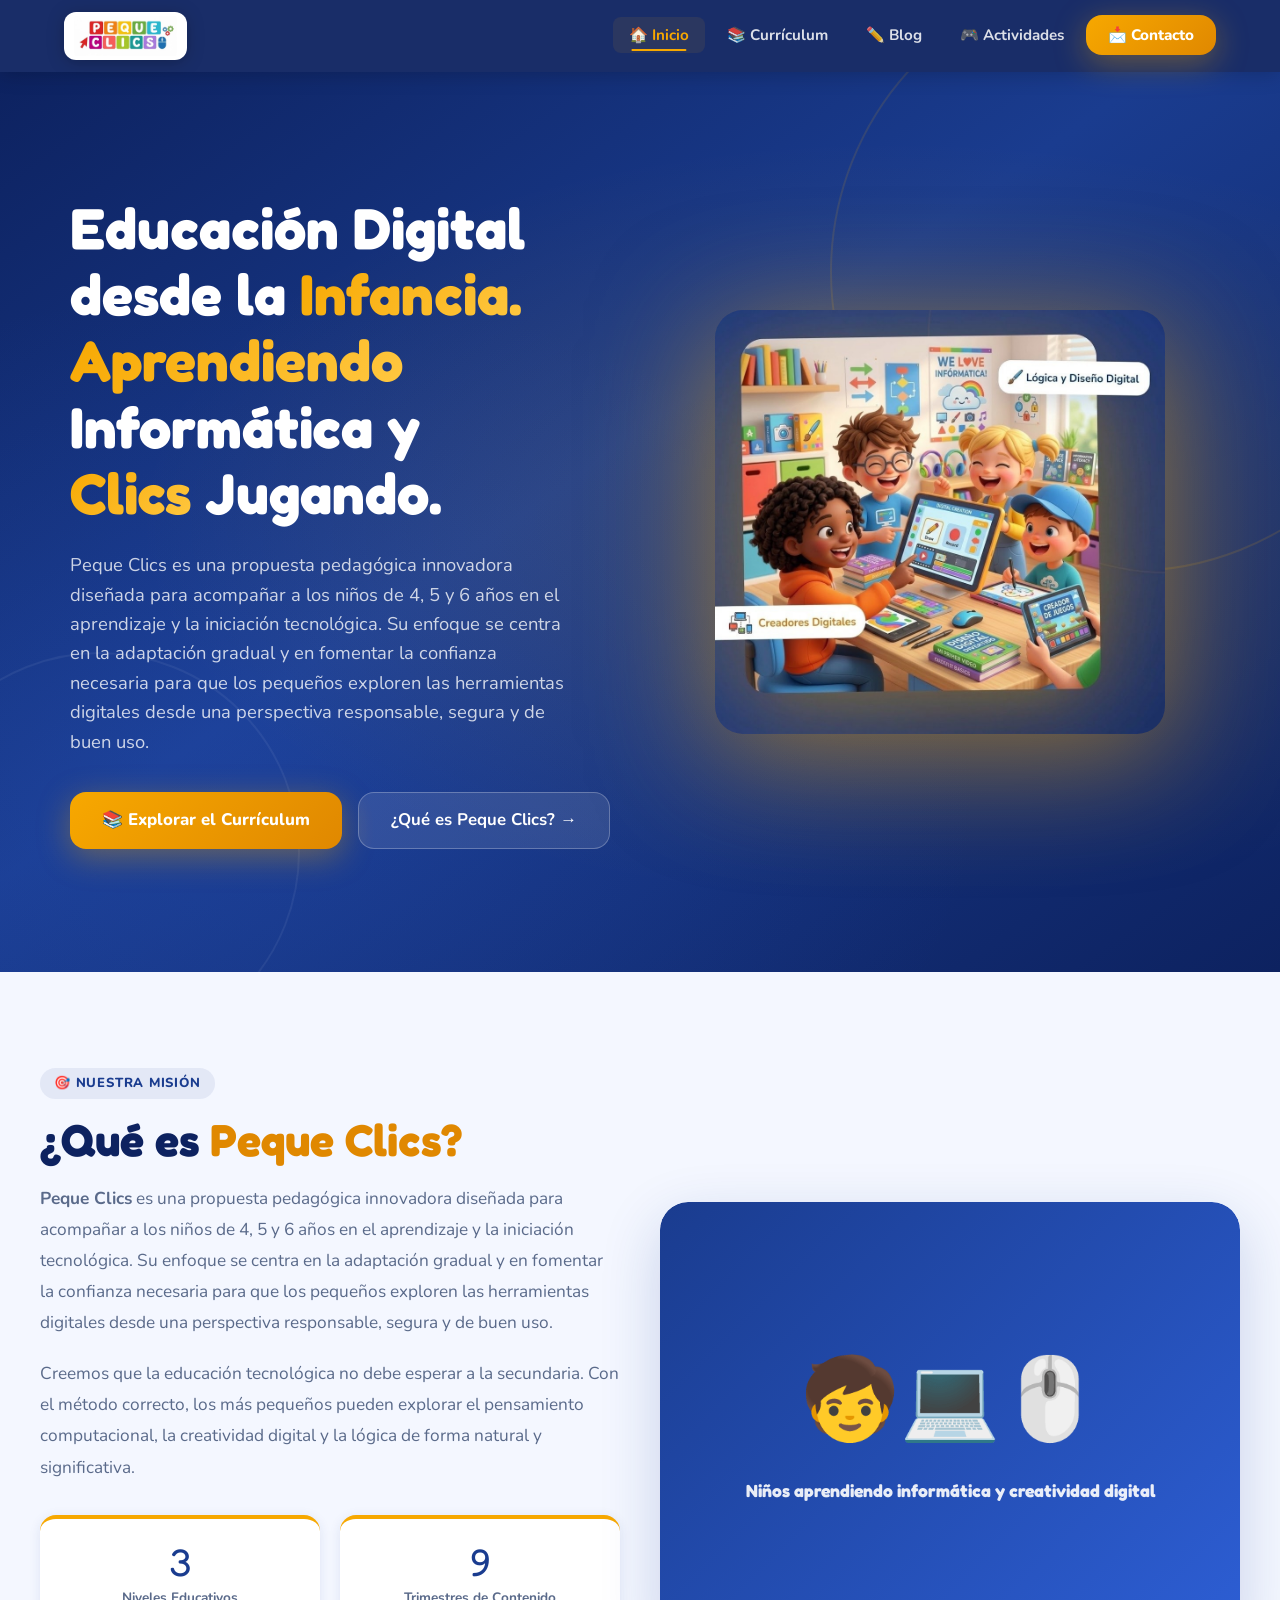
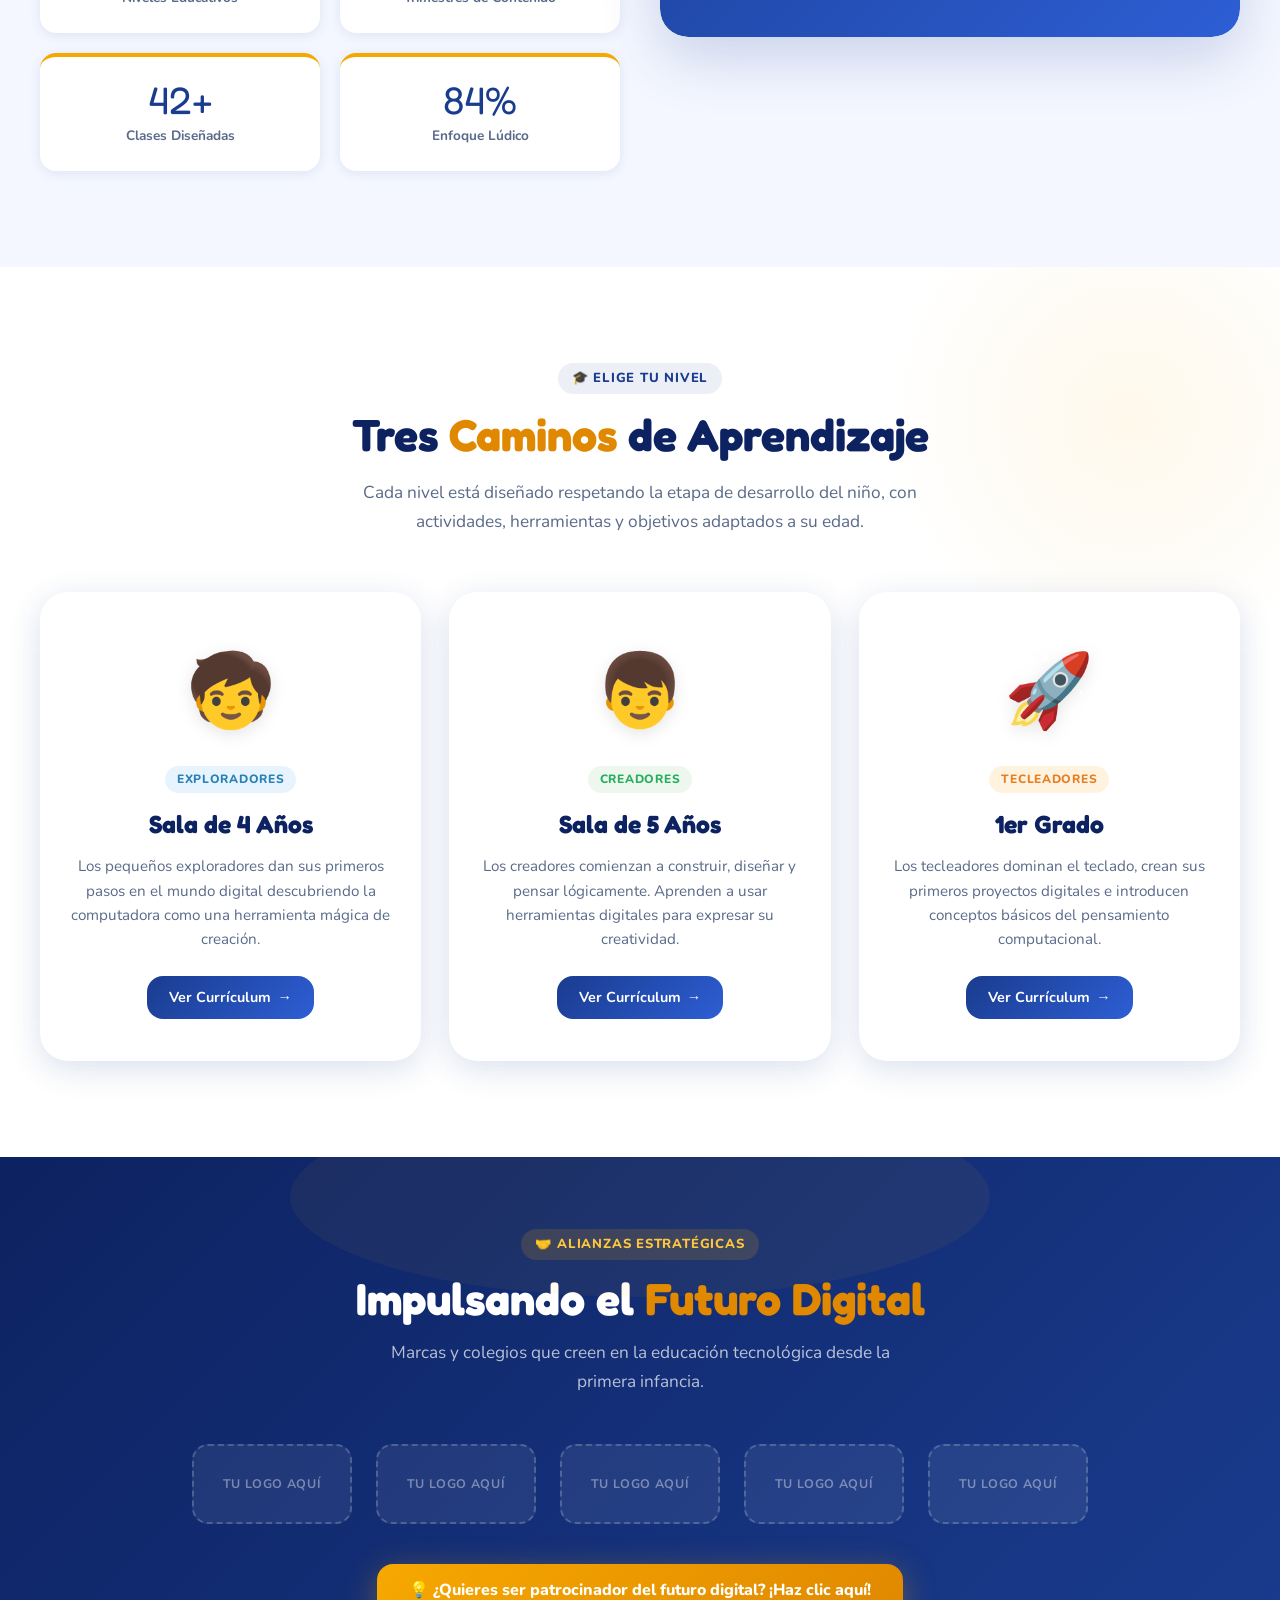
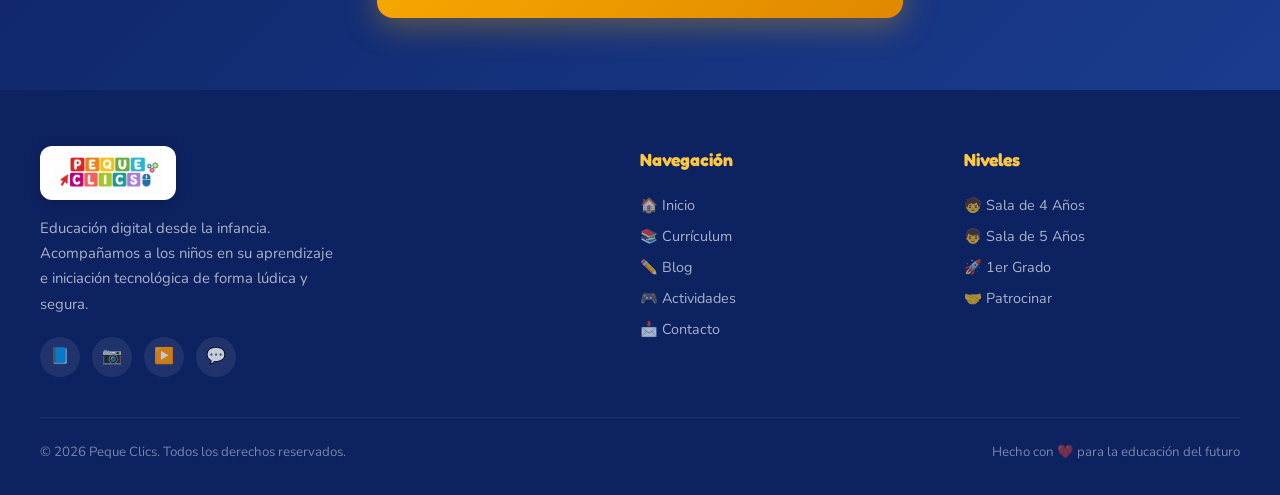
==== commit 195faa72: "Corregir nombre exacto de la marca a 'Peque Clics' en todo el proyecto" ====
--- a/index.html
+++ b/index.html
@@ -3,14 +3,14 @@
 <head>
   <meta charset="UTF-8" />
   <meta name="viewport" content="width=device-width, initial-scale=1.0" />
-  <title>Peque Clicks — Educación Digital desde la Infancia</title>
-  <meta name="description" content="Peque Clicks: Propuesta pedagógica innovadora para niños de 4, 5 y 6 años en el aprendizaje y la iniciación tecnológica. Informática y Clicks jugando." />
-  <meta name="keywords" content="educación digital, informática infantil, peque clicks, iniciación tecnológica, currículum tecnología" />
+  <title>Peque Clics — Educación Digital desde la Infancia</title>
+  <meta name="description" content="Peque Clics: Propuesta pedagógica innovadora para niños de 4, 5 y 6 años en el aprendizaje y la iniciación tecnológica. Informática y Clics jugando." />
+  <meta name="keywords" content="educación digital, informática infantil, peque clics, iniciación tecnológica, currículum tecnología" />
   <link rel="canonical" href="https://compuclick.edu/" />
   <link rel="icon" href="assets/favicon.ico" type="image/x-icon" />
 
   <!-- Open Graph -->
-  <meta property="og:title" content="Peque Clicks — Educación Digital desde la Infancia" />
+  <meta property="og:title" content="Peque Clics — Educación Digital desde la Infancia" />
   <meta property="og:description" content="Propuesta pedagógica innovadora diseñada para acompañar a los niños de 4, 5 y 6 años en el aprendizaje y la iniciación tecnológica." />
   <meta property="og:image" content="assets/logo.png" />
   <meta property="og:type" content="website" />
@@ -22,8 +22,8 @@
   <!-- ===================== NAVBAR ===================== -->
   <nav class="navbar" role="navigation" aria-label="Navegación principal">
     <div class="navbar-inner">
-      <a href="index.html" class="navbar-logo" aria-label="Inicio Peque Clicks">
-        <img src="assets/logo.png" alt="Logo Peque Clicks" />
+      <a href="index.html" class="navbar-logo" aria-label="Inicio Peque Clics">
+        <img src="assets/logo.png" alt="Logo Peque Clics" />
       </a>
 
       <ul class="nav-links" id="navLinks" role="menubar">
@@ -51,40 +51,40 @@
             desde la <span class="highlight">Infancia.</span><br/>
             <span class="highlight">Aprendiendo</span><br/>
             Informática y<br/>
-            <span class="highlight">Clicks</span> Jugando.
+            <span class="highlight">Clics</span> Jugando.
           </h1>
           <p class="hero-subtitle">
-            Peque Clicks es una propuesta pedagógica innovadora diseñada para acompañar a los niños de 4, 5 y 6 años en el aprendizaje y la iniciación tecnológica. Su enfoque se centra en la adaptación gradual y en fomentar la confianza necesaria para que los pequeños exploren las herramientas digitales desde una perspectiva responsable, segura y de buen uso.
+            Peque Clics es una propuesta pedagógica innovadora diseñada para acompañar a los niños de 4, 5 y 6 años en el aprendizaje y la iniciación tecnológica. Su enfoque se centra en la adaptación gradual y en fomentar la confianza necesaria para que los pequeños exploren las herramientas digitales desde una perspectiva responsable, segura y de buen uso.
           </p>
           <div class="hero-buttons">
             <a href="curriculum.html" class="btn-primary" id="hero-cta-curriculum">
               📚 Explorar el Currículum
             </a>
             <a href="#que-es" class="btn-secondary" id="hero-cta-conocer">
-              ¿Qué es Peque Clicks? →
+              ¿Qué es Peque Clics? →
             </a>
           </div>
         </div>
 
         <div class="hero-visual">
           <div class="hero-logo-wrap">
-            <img src="assets/kids_computer.jpg" alt="Niños aprendiendo informática y creación digital con Peque Clicks" />
+            <img src="assets/kids_computer.jpg" alt="Niños aprendiendo informática y creación digital con Peque Clics" />
           </div>
         </div>
       </div>
     </section>
 
     <!-- ===================== QUE ES ===================== -->
-    <section class="about-section" id="que-es" aria-label="¿Qué es Peque Clicks?">
+    <section class="about-section" id="que-es" aria-label="¿Qué es Peque Clics?">
       <div class="section-inner">
         <div class="about-grid">
           <div class="about-text reveal">
             <div class="section-tag">🎯 Nuestra Misión</div>
             <h2 class="section-title">
-              ¿Qué es <span class="orange">Peque Clicks?</span>
+              ¿Qué es <span class="orange">Peque Clics?</span>
             </h2>
             <p>
-              <strong>Peque Clicks</strong> es una propuesta pedagógica innovadora diseñada para acompañar a los niños de 4, 5 y 6 años en el aprendizaje y la iniciación tecnológica. Su enfoque se centra en la adaptación gradual y en fomentar la confianza necesaria para que los pequeños exploren las herramientas digitales desde una perspectiva responsable, segura y de buen uso.
+              <strong>Peque Clics</strong> es una propuesta pedagógica innovadora diseñada para acompañar a los niños de 4, 5 y 6 años en el aprendizaje y la iniciación tecnológica. Su enfoque se centra en la adaptación gradual y en fomentar la confianza necesaria para que los pequeños exploren las herramientas digitales desde una perspectiva responsable, segura y de buen uso.
             </p>
             <p>
               Creemos que la educación tecnológica no debe esperar a la secundaria. Con el método correcto, los más pequeños pueden explorar el pensamiento computacional, la creatividad digital y la lógica de forma natural y significativa.
@@ -189,7 +189,7 @@
   <footer class="footer" role="contentinfo">
     <div class="footer-inner">
       <div class="footer-brand">
-        <img src="assets/logo.png" alt="Logo Peque Clicks" />
+        <img src="assets/logo.png" alt="Logo Peque Clics" />
         <p>Educación digital desde la infancia. Acompañamos a los niños en su aprendizaje e iniciación tecnológica de forma lúdica y segura.</p>
         <div class="footer-socials">
           <a href="#" class="social-btn" aria-label="Facebook">📘</a>
@@ -218,7 +218,7 @@
     </div>
 
     <div class="footer-bottom">
-      <span>© 2026 Peque Clicks. Todos los derechos reservados.</span>
+      <span>© 2026 Peque Clics. Todos los derechos reservados.</span>
       <span>Hecho con ❤️ para la educación del futuro</span>
     </div>
   </footer>
